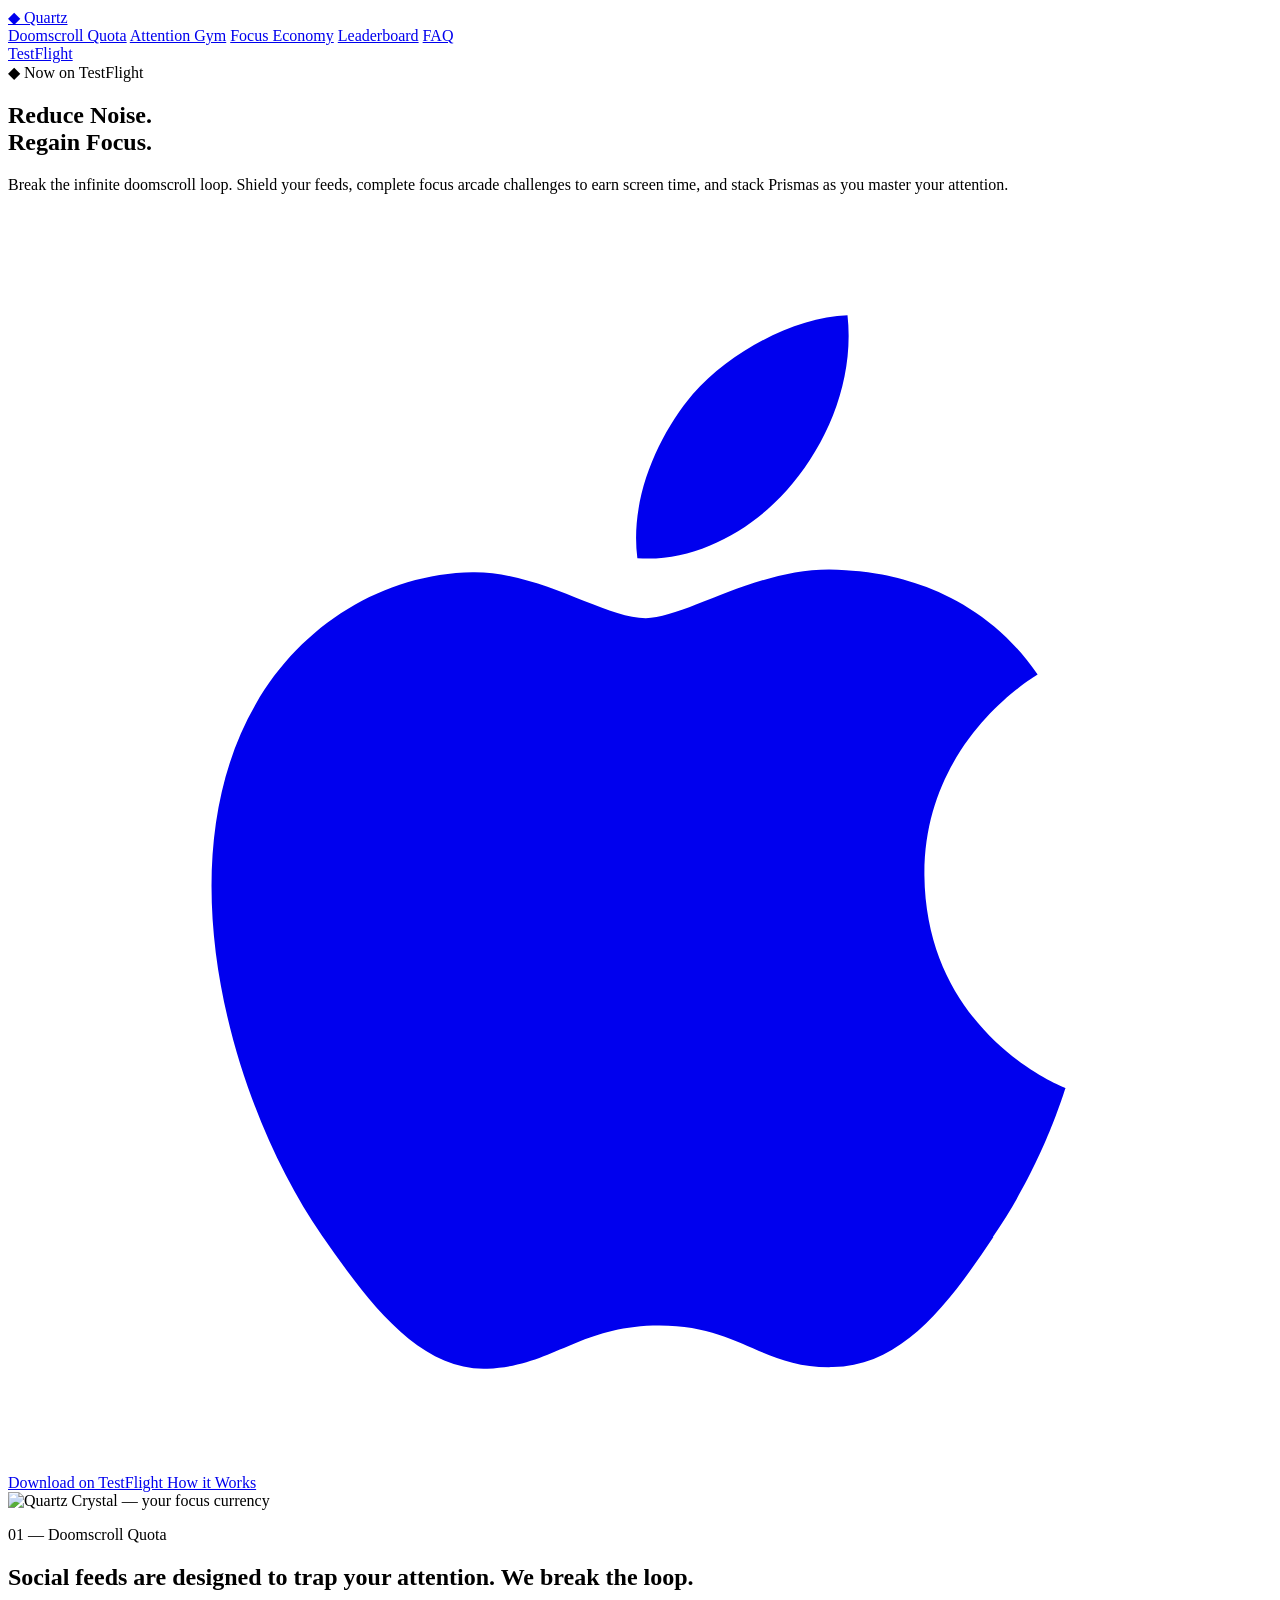
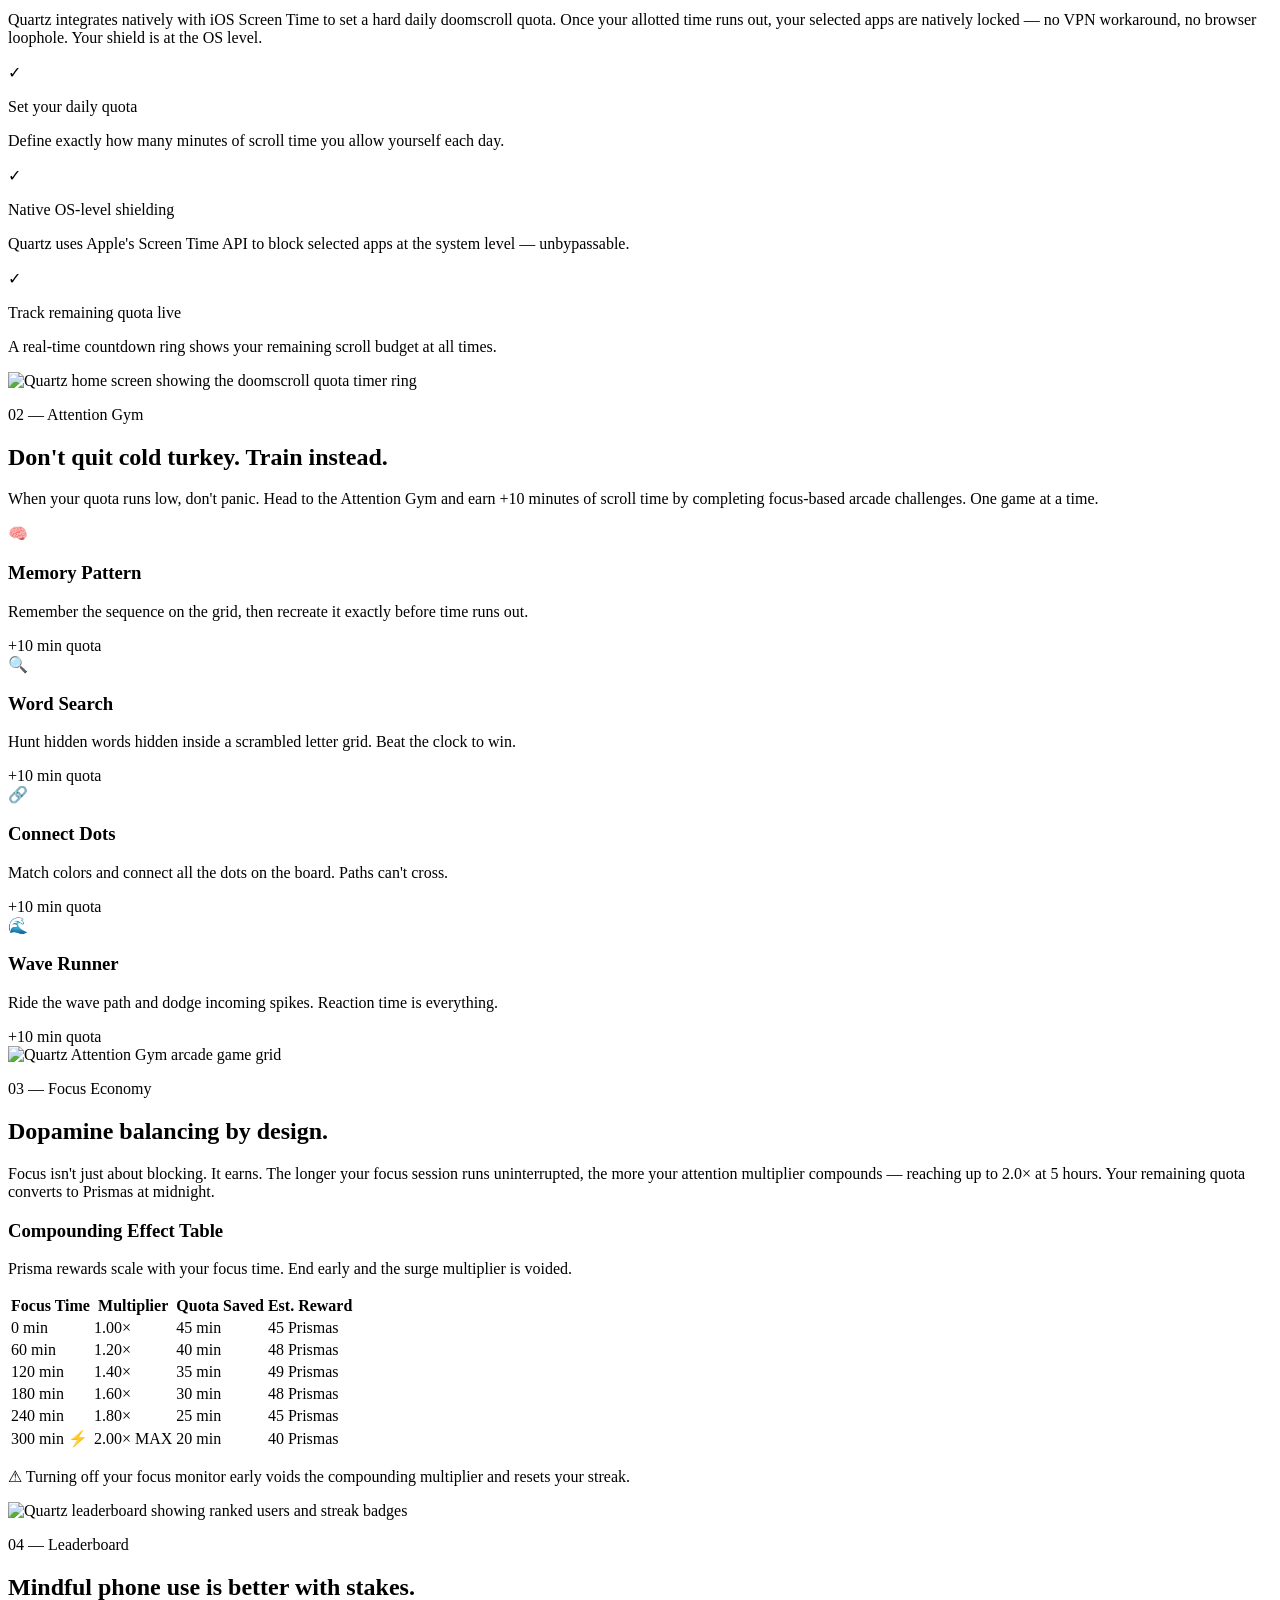
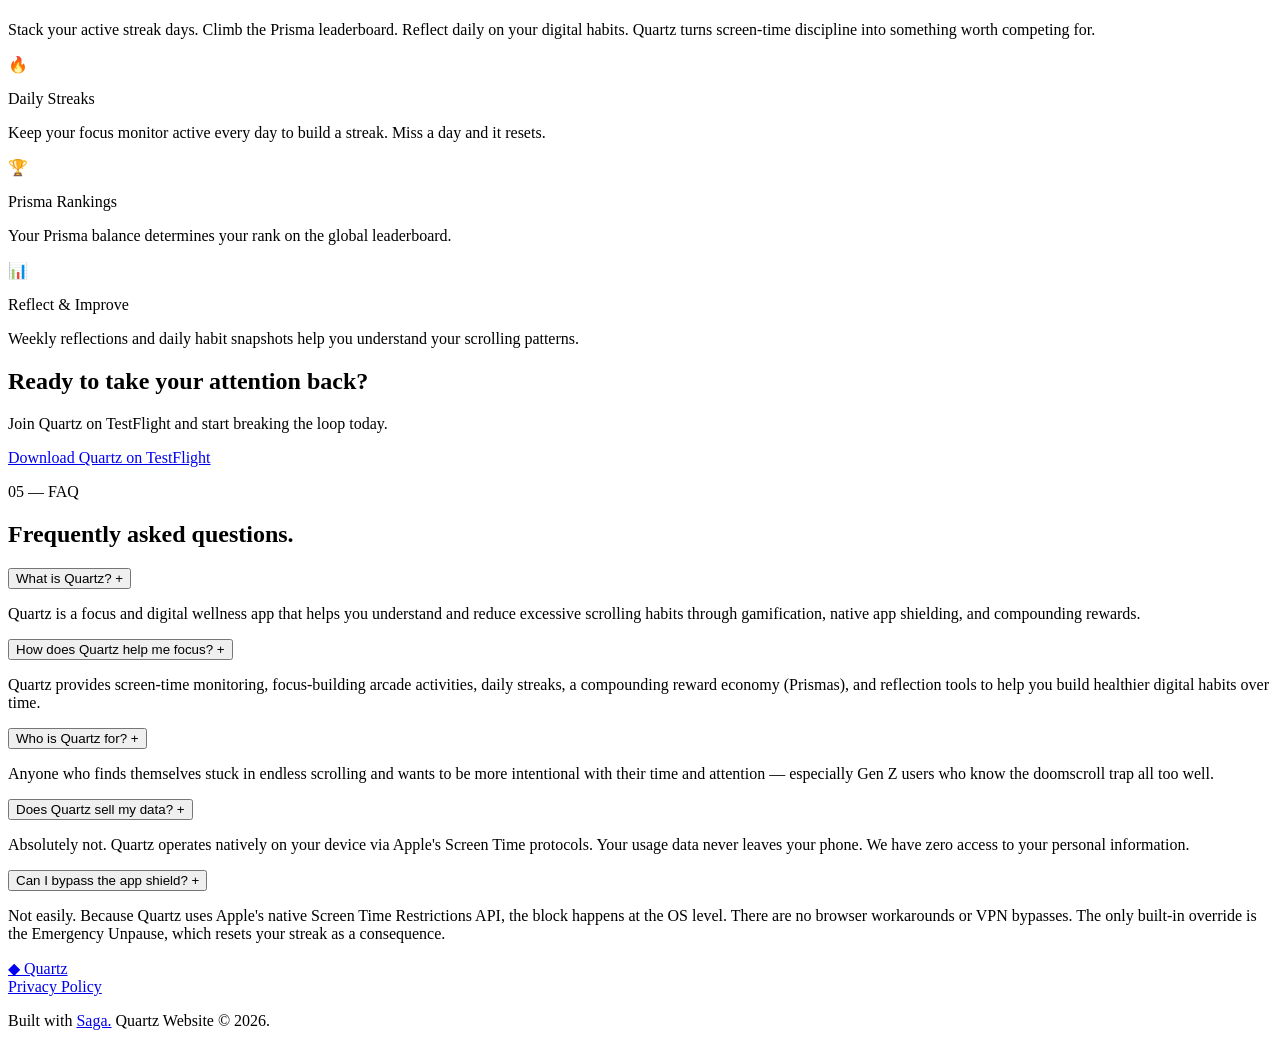
==== docs/index.html @ 95d3a598 "do deployment" ====
<html lang="en-US">
	<head>
		<meta charset="utf-8"/>
		<meta content="width=device-width, initial-scale=1" name="viewport"/>
		<meta content="Quartz is a gamified screen-time manager and digital wellness sanctuary that helps you break the infinite scrolling loop." name="description"/>
		<title>
			Reduce Noise. Regain Focus. — Quartz
		</title>
		<link href="https://fonts.googleapis.com" rel="preconnect"/>
		<link crossorigin="true" href="https://fonts.gstatic.com" rel="preconnect"/>
		<link href="https://fonts.googleapis.com/css2?family=Inter:wght@400;500;600&family=Outfit:wght@600;700;800&display=swap" rel="stylesheet"/>
		<link href="/static/style-21444156.css" rel="stylesheet"/>
	</head>
	<body>
		<header class="site-header">
			<nav class="site-nav">
				<a class="site-title" href="/"><span class="text-neon-purple mr-1">◆</span>
					<span>Quartz</span></a>
				<div class="nav-links hidden md:flex">
					<a href="/#quota">Doomscroll Quota</a>
					<a href="/#gym">Attention Gym</a>
					<a href="/#economy">Focus Economy</a>
					<a href="/#rank">Leaderboard</a>
					<a href="/#faq">FAQ</a>
				</div>
				<div>
					<a class="inline-flex items-center justify-center rounded-full bg-neon-purple/20 border border-neon-purple/30 px-4 py-1.5 text-xs font-semibold text-white no-underline hover:bg-neon-purple/40 transition-colors" href="https://testflight.apple.com/join/G8ufCuTB">TestFlight</a>
				</div>
			</nav>
		</header>
		<main>
			<section class="relative overflow-hidden min-h-screen flex items-center">
				<div class="bg-orb w-[600px] h-[600px] -top-40 -right-40 bg-neon-purple">
				</div>
				<div class="bg-orb w-[400px] h-[400px] top-1/2 -left-20 bg-neon-blue">
				</div>
				<div class="container-custom relative z-10 flex flex-col items-center text-center gap-10 md:flex-row md:text-left md:gap-16">
					<div class="flex-1 flex flex-col gap-6">
						<div class="inline-flex items-center self-center md:self-start gap-2 rounded-full border border-neon-purple/30 bg-neon-purple/10 px-4 py-1.5 text-xs font-semibold text-neon-purple">
							<span>◆</span>
							<span>Now on TestFlight</span>
						</div>
						<h1 class="font-display text-5xl font-extrabold leading-tight tracking-tight md:text-7xl">
							<span class="gradient-text-purple-blue">Reduce Noise.</span>
							<br>
							Regain Focus.
						</h1>
						<p class="max-w-lg text-lg text-muted leading-relaxed">
							Break the infinite doomscroll loop. Shield your feeds, complete focus arcade challenges to earn screen time, and stack Prismas as you master your attention.
						</p>
						<div class="flex flex-col sm:flex-row items-center self-center md:self-start gap-4 mt-2">
							<a class="glowing-btn gap-2" href="https://testflight.apple.com/join/G8ufCuTB">
  <svg class="w-4 h-4 inline mr-1" fill="currentColor" viewBox="0 0 24 24" xmlns="http://www.w3.org/2000/svg"><path d="M18.71 19.5c-.83 1.24-1.71 2.45-3.05 2.47-1.34.03-1.77-.79-3.29-.79-1.53 0-2 .77-3.27.82-1.31.05-2.3-1.32-3.14-2.53C4.25 17 2.94 12.45 4.7 9.39c.87-1.52 2.43-2.48 4.12-2.51 1.28-.02 2.5.87 3.29.87.78 0 2.26-1.07 3.8-.91.65.03 2.47.26 3.64 1.98-.09.06-2.17 1.28-2.15 3.81.03 3.02 2.65 4.03 2.68 4.04-.03.07-.42 1.44-1.38 2.83M13 3.5c.73-.83 1.94-1.46 2.94-1.5.13 1.17-.34 2.35-1.04 3.19-.69.85-1.83 1.51-2.95 1.42-.15-1.15.41-2.35 1.05-3.11z"/></svg>
  Download on TestFlight
</a>
							<a class="btn-secondary" href="#quota">How it Works</a>
						</div>
					</div>
					<div class="flex-shrink-0 flex items-center justify-center w-72 h-72 md:w-96 md:h-96">
						<img alt="Quartz Crystal — your focus currency" class="w-full h-full object-contain pulse-breathing drop-shadow-2xl" src="/static/assets/crystal.png"/>
					</div>
				</div>
			</section>
			<section class="relative py-20 md:py-32 bg-surface/30" id="quota">
				<div class="bg-orb w-[400px] h-[400px] -left-40 top-20 bg-neon-blue opacity-10">
				</div>
				<div class="container-custom relative z-10">
					<div class="flex flex-col md:flex-row items-center gap-12 md:gap-16">
						<div class="flex-1 order-2 md:order-1">
							<p class="text-xs font-bold tracking-widest text-neon-blue uppercase mb-3">
								01 — Doomscroll Quota
							</p>
							<h2 class="font-display text-3xl md:text-4xl font-bold mb-5">
								Social feeds are designed to 
								<span class="gradient-text-cyan-blue">trap your attention.</span>
								 We break the loop.
							</h2>
							<p class="text-muted text-base mb-6 leading-relaxed">
								Quartz integrates natively with iOS Screen Time to set a hard daily doomscroll quota. Once your allotted time runs out, your selected apps are natively locked — no VPN workaround, no browser loophole. Your shield is at the OS level.
							</p>
							<div class="flex flex-col gap-4">
								<div class="flex items-start gap-3">
									<span class="flex-shrink-0 w-8 h-8 rounded-full bg-neon-blue/20 border border-neon-blue/30 flex items-center justify-center text-neon-blue text-sm font-bold">✓</span>
									<div>
										<p class="text-ink font-semibold text-sm mb-0.5">
											Set your daily quota
										</p>
										<p class="text-muted text-sm">
											Define exactly how many minutes of scroll time you allow yourself each day.
										</p>
									</div>
								</div>
								<div class="flex items-start gap-3">
									<span class="flex-shrink-0 w-8 h-8 rounded-full bg-neon-purple/20 border border-neon-purple/30 flex items-center justify-center text-neon-purple text-sm font-bold">✓</span>
									<div>
										<p class="text-ink font-semibold text-sm mb-0.5">
											Native OS-level shielding
										</p>
										<p class="text-muted text-sm">
											Quartz uses Apple&apos;s Screen Time API to block selected apps at the system level — unbypassable.
										</p>
									</div>
								</div>
								<div class="flex items-start gap-3">
									<span class="flex-shrink-0 w-8 h-8 rounded-full bg-neon-green/20 border border-neon-green/30 flex items-center justify-center text-neon-green text-sm font-bold">✓</span>
									<div>
										<p class="text-ink font-semibold text-sm mb-0.5">
											Track remaining quota live
										</p>
										<p class="text-muted text-sm">
											A real-time countdown ring shows your remaining scroll budget at all times.
										</p>
									</div>
								</div>
							</div>
						</div>
						<div class="flex-1 order-1 md:order-2 flex justify-center">
							<div class="relative glass-card glow-blue p-2 max-w-xs w-full">
								<img alt="Quartz home screen showing the doomscroll quota timer ring" class="w-full rounded-xl" src="/static/assets/06_home page_play.png"/>
							</div>
						</div>
					</div>
				</div>
			</section>
			<section class="relative py-20 md:py-32" id="gym">
				<div class="bg-orb w-[500px] h-[500px] -right-40 bottom-20 bg-neon-magenta opacity-10">
				</div>
				<div class="container-custom relative z-10">
					<div class="text-center mb-14">
						<p class="text-xs font-bold tracking-widest text-neon-magenta uppercase mb-3">
							02 — Attention Gym
						</p>
						<h2 class="font-display text-3xl md:text-4xl font-bold mb-4">
							Don&apos;t quit cold turkey. 
							<span class="gradient-text-purple-blue">Train instead.</span>
						</h2>
						<p class="text-muted max-w-2xl mx-auto">
							When your quota runs low, don&apos;t panic. Head to the Attention Gym and earn +10 minutes of scroll time by completing focus-based arcade challenges. One game at a time.
						</p>
					</div>
					<div class="flex flex-col lg:flex-row gap-10 items-start">
						<div class="flex-1 grid grid-cols-2 gap-4">
							<div class="glass-card glow-magenta flex flex-col gap-3">
								<div class="w-10 h-10 rounded-full bg-neon-magenta/20 border border-neon-magenta/30 flex items-center justify-center text-lg">
									🧠
								</div>
								<h3 class="font-display text-base font-bold text-ink">
									Memory Pattern
								</h3>
								<p class="text-muted text-xs leading-relaxed">
									Remember the sequence on the grid, then recreate it exactly before time runs out.
								</p>
								<span class="mt-auto text-xs font-semibold text-neon-magenta">+10 min quota</span>
							</div>
							<div class="glass-card glow-green flex flex-col gap-3">
								<div class="w-10 h-10 rounded-full bg-neon-green/20 border border-neon-green/30 flex items-center justify-center text-lg">
									🔍
								</div>
								<h3 class="font-display text-base font-bold text-ink">
									Word Search
								</h3>
								<p class="text-muted text-xs leading-relaxed">
									Hunt hidden words hidden inside a scrambled letter grid. Beat the clock to win.
								</p>
								<span class="mt-auto text-xs font-semibold text-neon-green">+10 min quota</span>
							</div>
							<div class="glass-card glow-cyan flex flex-col gap-3">
								<div class="w-10 h-10 rounded-full bg-neon-cyan/20 border border-neon-cyan/30 flex items-center justify-center text-lg">
									🔗
								</div>
								<h3 class="font-display text-base font-bold text-ink">
									Connect Dots
								</h3>
								<p class="text-muted text-xs leading-relaxed">
									Match colors and connect all the dots on the board. Paths can&apos;t cross.
								</p>
								<span class="mt-auto text-xs font-semibold text-neon-cyan">+10 min quota</span>
							</div>
							<div class="glass-card glow-purple flex flex-col gap-3">
								<div class="w-10 h-10 rounded-full bg-neon-purple/20 border border-neon-purple/30 flex items-center justify-center text-lg">
									🌊
								</div>
								<h3 class="font-display text-base font-bold text-ink">
									Wave Runner
								</h3>
								<p class="text-muted text-xs leading-relaxed">
									Ride the wave path and dodge incoming spikes. Reaction time is everything.
								</p>
								<span class="mt-auto text-xs font-semibold text-neon-purple">+10 min quota</span>
							</div>
						</div>
						<div class="flex-1 max-w-sm mx-auto lg:mx-0 flex justify-center lg:justify-end">
							<div class="glass-card glow-purple p-2">
								<img alt="Quartz Attention Gym arcade game grid" class="w-full rounded-xl" src="/static/assets/07_game.png"/>
							</div>
						</div>
					</div>
				</div>
			</section>
			<section class="relative py-20 md:py-32 bg-surface/30" id="economy">
				<div class="bg-orb w-[400px] h-[400px] left-1/2 -translate-x-1/2 top-0 bg-neon-purple opacity-10">
				</div>
				<div class="container-custom relative z-10">
					<div class="text-center mb-14">
						<p class="text-xs font-bold tracking-widest text-neon-purple uppercase mb-3">
							03 — Focus Economy
						</p>
						<h2 class="font-display text-3xl md:text-4xl font-bold mb-4">
							Dopamine balancing 
							<span class="gradient-text-purple-blue">by design.</span>
						</h2>
						<p class="text-muted max-w-xl mx-auto">
							Focus isn&apos;t just about blocking. It earns. The longer your focus session runs uninterrupted, the more your attention multiplier compounds — reaching up to 2.0× at 5 hours. Your remaining quota converts to Prismas at midnight.
						</p>
					</div>
					<div class="glass-card glow-purple max-w-2xl mx-auto">
						<div class="mb-6">
							<h3 class="font-display text-lg font-bold text-ink mb-1">
								Compounding Effect Table
							</h3>
							<p class="text-muted text-sm">
								Prisma rewards scale with your focus time. End early and the surge multiplier is voided.
							</p>
						</div>
						<div class="overflow-x-auto">
							<table class="economy-table">
								<thead>
									<tr>
										<th>
											Focus Time
										</th>
										<th>
											Multiplier
										</th>
										<th>
											Quota Saved
										</th>
										<th>
											Est. Reward
										</th>
									</tr>
								</thead>
								<tbody>
									<tr>
										<td>
											0 min
										</td>
										<td>
											<span class="text-muted">1.00×</span>
										</td>
										<td>
											45 min
										</td>
										<td>
											<span class="text-neon-green font-bold">45 Prismas</span>
										</td>
									</tr>
									<tr>
										<td>
											60 min
										</td>
										<td>
											<span class="text-neon-cyan">1.20×</span>
										</td>
										<td>
											40 min
										</td>
										<td>
											<span class="text-neon-green font-bold">48 Prismas</span>
										</td>
									</tr>
									<tr>
										<td>
											120 min
										</td>
										<td>
											<span class="text-neon-blue">1.40×</span>
										</td>
										<td>
											35 min
										</td>
										<td>
											<span class="text-neon-green font-bold">49 Prismas</span>
										</td>
									</tr>
									<tr>
										<td>
											180 min
										</td>
										<td>
											<span class="text-neon-purple">1.60×</span>
										</td>
										<td>
											30 min
										</td>
										<td>
											<span class="text-neon-green font-bold">48 Prismas</span>
										</td>
									</tr>
									<tr>
										<td>
											240 min
										</td>
										<td>
											<span class="text-neon-magenta">1.80×</span>
										</td>
										<td>
											25 min
										</td>
										<td>
											<span class="text-neon-green font-bold">45 Prismas</span>
										</td>
									</tr>
									<tr>
										<td>
											300 min ⚡
										</td>
										<td>
											<span class="gradient-text-purple-blue font-extrabold">2.00× MAX</span>
										</td>
										<td>
											20 min
										</td>
										<td>
											<span class="text-neon-green font-extrabold text-base">40 Prismas</span>
										</td>
									</tr>
								</tbody>
							</table>
						</div>
						<p class="mt-4 text-xs text-muted italic">
							⚠︎ Turning off your focus monitor early voids the compounding multiplier and resets your streak.
						</p>
					</div>
				</div>
			</section>
			<section class="relative py-20 md:py-32" id="rank">
				<div class="bg-orb w-[400px] h-[400px] -right-20 top-0 bg-neon-green opacity-10">
				</div>
				<div class="container-custom relative z-10">
					<div class="flex flex-col md:flex-row items-center gap-12 md:gap-16">
						<div class="flex-1 flex justify-center md:justify-start">
							<div class="glass-card glow-green p-2 max-w-xs w-full">
								<img alt="Quartz leaderboard showing ranked users and streak badges" class="w-full rounded-xl" src="/static/assets/08_rank.png"/>
							</div>
						</div>
						<div class="flex-1">
							<p class="text-xs font-bold tracking-widest text-neon-green uppercase mb-3">
								04 — Leaderboard
							</p>
							<h2 class="font-display text-3xl md:text-4xl font-bold mb-5">
								Mindful phone use is better 
								<span class="text-neon-green">with stakes.</span>
							</h2>
							<p class="text-muted text-base mb-6 leading-relaxed">
								Stack your active streak days. Climb the Prisma leaderboard. Reflect daily on your digital habits. Quartz turns screen-time discipline into something worth competing for.
							</p>
							<div class="flex flex-col gap-4">
								<div class="flex items-start gap-3">
									<span class="flex-shrink-0 text-xl">🔥</span>
									<div>
										<p class="text-ink font-semibold text-sm mb-0.5">
											Daily Streaks
										</p>
										<p class="text-muted text-sm">
											Keep your focus monitor active every day to build a streak. Miss a day and it resets.
										</p>
									</div>
								</div>
								<div class="flex items-start gap-3">
									<span class="flex-shrink-0 text-xl">🏆</span>
									<div>
										<p class="text-ink font-semibold text-sm mb-0.5">
											Prisma Rankings
										</p>
										<p class="text-muted text-sm">
											Your Prisma balance determines your rank on the global leaderboard.
										</p>
									</div>
								</div>
								<div class="flex items-start gap-3">
									<span class="flex-shrink-0 text-xl">📊</span>
									<div>
										<p class="text-ink font-semibold text-sm mb-0.5">
											Reflect &amp; Improve
										</p>
										<p class="text-muted text-sm">
											Weekly reflections and daily habit snapshots help you understand your scrolling patterns.
										</p>
									</div>
								</div>
							</div>
						</div>
					</div>
				</div>
			</section>
			<section class="relative py-20 md:py-28 overflow-hidden">
				<div class="bg-orb w-full h-full top-0 left-0 opacity-5 bg-gradient-to-br from-neon-purple to-neon-blue">
				</div>
				<div class="container-custom relative z-10 flex flex-col items-center text-center gap-6">
					<h2 class="font-display text-3xl md:text-5xl font-extrabold tracking-tight">
						Ready to take your 
						<span class="gradient-text-purple-blue">attention back?</span>
					</h2>
					<p class="text-muted max-w-md text-lg">
						Join Quartz on TestFlight and start breaking the loop today.
					</p>
					<a class="glowing-btn text-base px-10 py-4" href="https://testflight.apple.com/join/G8ufCuTB">Download Quartz on TestFlight</a>
				</div>
			</section>
			<section class="relative py-20 md:py-28 bg-surface/30" id="faq">
				<div class="container-custom relative z-10 max-w-3xl mx-auto">
					<div class="text-center mb-14">
						<p class="text-xs font-bold tracking-widest text-neon-purple uppercase mb-3">
							05 — FAQ
						</p>
						<h2 class="font-display text-3xl md:text-4xl font-bold">
							Frequently asked questions.
						</h2>
					</div>
					<div class="glass-card divide-y divide-line">
						<div class="faq-item">
							<button class="faq-question w-full text-left py-1 border-none bg-transparent cursor-pointer" id="faq-1-btn">
								What is Quartz?
								<span class="text-muted">+</span>
							</button>
							<p class="faq-answer">
								Quartz is a focus and digital wellness app that helps you understand and reduce excessive scrolling habits through gamification, native app shielding, and compounding rewards.
							</p>
						</div>
						<div class="faq-item">
							<button class="faq-question w-full text-left py-1 border-none bg-transparent cursor-pointer" id="faq-2-btn">
								How does Quartz help me focus?
								<span class="text-muted">+</span>
							</button>
							<p class="faq-answer">
								Quartz provides screen-time monitoring, focus-building arcade activities, daily streaks, a compounding reward economy (Prismas), and reflection tools to help you build healthier digital habits over time.
							</p>
						</div>
						<div class="faq-item">
							<button class="faq-question w-full text-left py-1 border-none bg-transparent cursor-pointer" id="faq-3-btn">
								Who is Quartz for?
								<span class="text-muted">+</span>
							</button>
							<p class="faq-answer">
								Anyone who finds themselves stuck in endless scrolling and wants to be more intentional with their time and attention — especially Gen Z users who know the doomscroll trap all too well.
							</p>
						</div>
						<div class="faq-item">
							<button class="faq-question w-full text-left py-1 border-none bg-transparent cursor-pointer" id="faq-4-btn">
								Does Quartz sell my data?
								<span class="text-muted">+</span>
							</button>
							<p class="faq-answer">
								Absolutely not. Quartz operates natively on your device via Apple&apos;s Screen Time protocols. Your usage data never leaves your phone. We have zero access to your personal information.
							</p>
						</div>
						<div class="faq-item">
							<button class="faq-question w-full text-left py-1 border-none bg-transparent cursor-pointer" id="faq-5-btn">
								Can I bypass the app shield?
								<span class="text-muted">+</span>
							</button>
							<p class="faq-answer">
								Not easily. Because Quartz uses Apple&apos;s native Screen Time Restrictions API, the block happens at the OS level. There are no browser workarounds or VPN bypasses. The only built-in override is the Emergency Unpause, which resets your streak as a consequence.
							</p>
						</div>
					</div>
				</div>
			</section>
			<script>
document.querySelectorAll('.faq-question').forEach(function(btn) {
  btn.addEventListener('click', function() {
    var item = this.closest('.faq-item');
    var wasActive = item.classList.contains('active');
    document.querySelectorAll('.faq-item').forEach(function(el) {
      el.classList.remove('active');
      var arrow = el.querySelector('.faq-question span');
      if (arrow) arrow.textContent = '+';
    });
    if (!wasActive) {
      item.classList.add('active');
      var arrow = this.querySelector('span');
      if (arrow) arrow.textContent = '−';
    }
  });
});
</script>
		</main>
		<footer>
			<nav class="footer-nav">
				<a class="flex items-center gap-1 font-bold text-ink no-underline hover:text-white" href="/"><span class="text-neon-purple">◆</span>
					<span>Quartz</span></a>
				<div class="nav-links">
					<a href="/privacy-policy">Privacy Policy</a>
				</div>
			</nav>
			<p>
				Built with 
				<a href="https://github.com/loopwerk/Saga">Saga.</a>
				 Quartz Website © 2026.
			</p>
		</footer>
	</body>
</html>
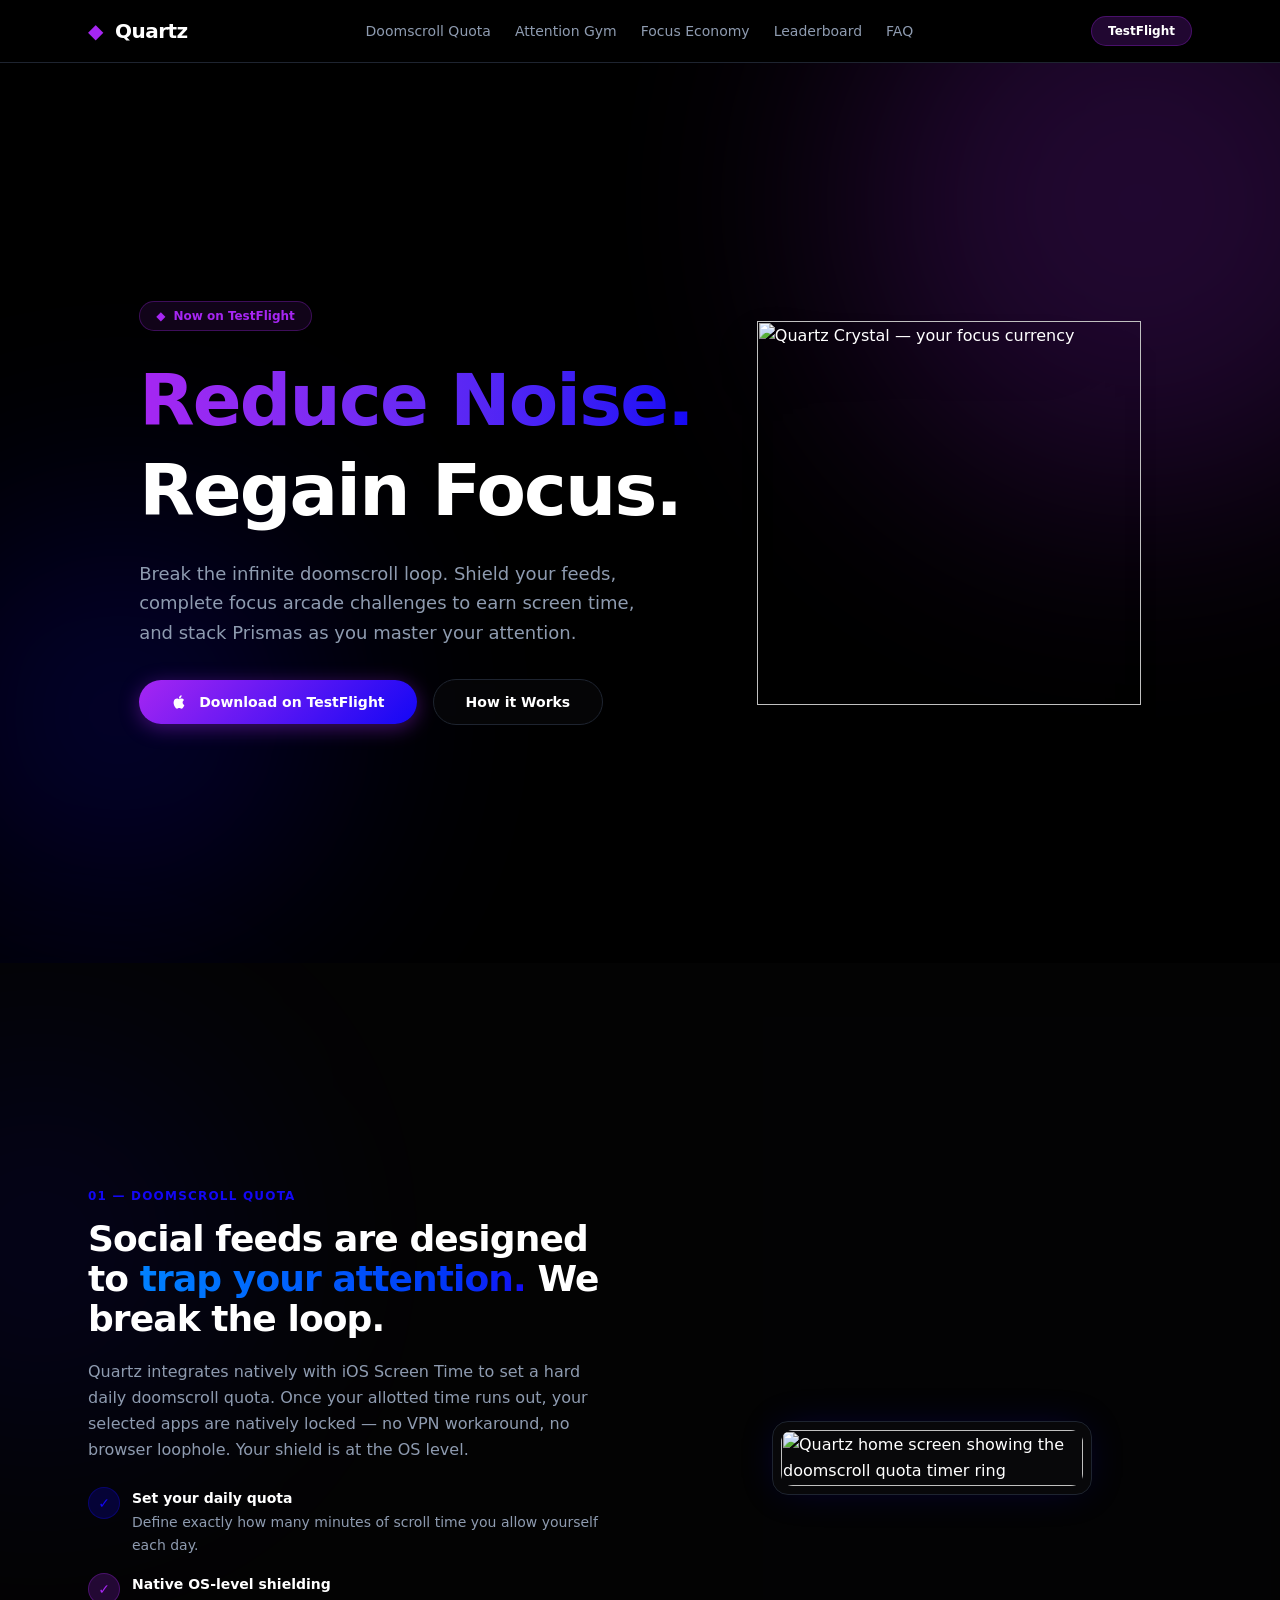
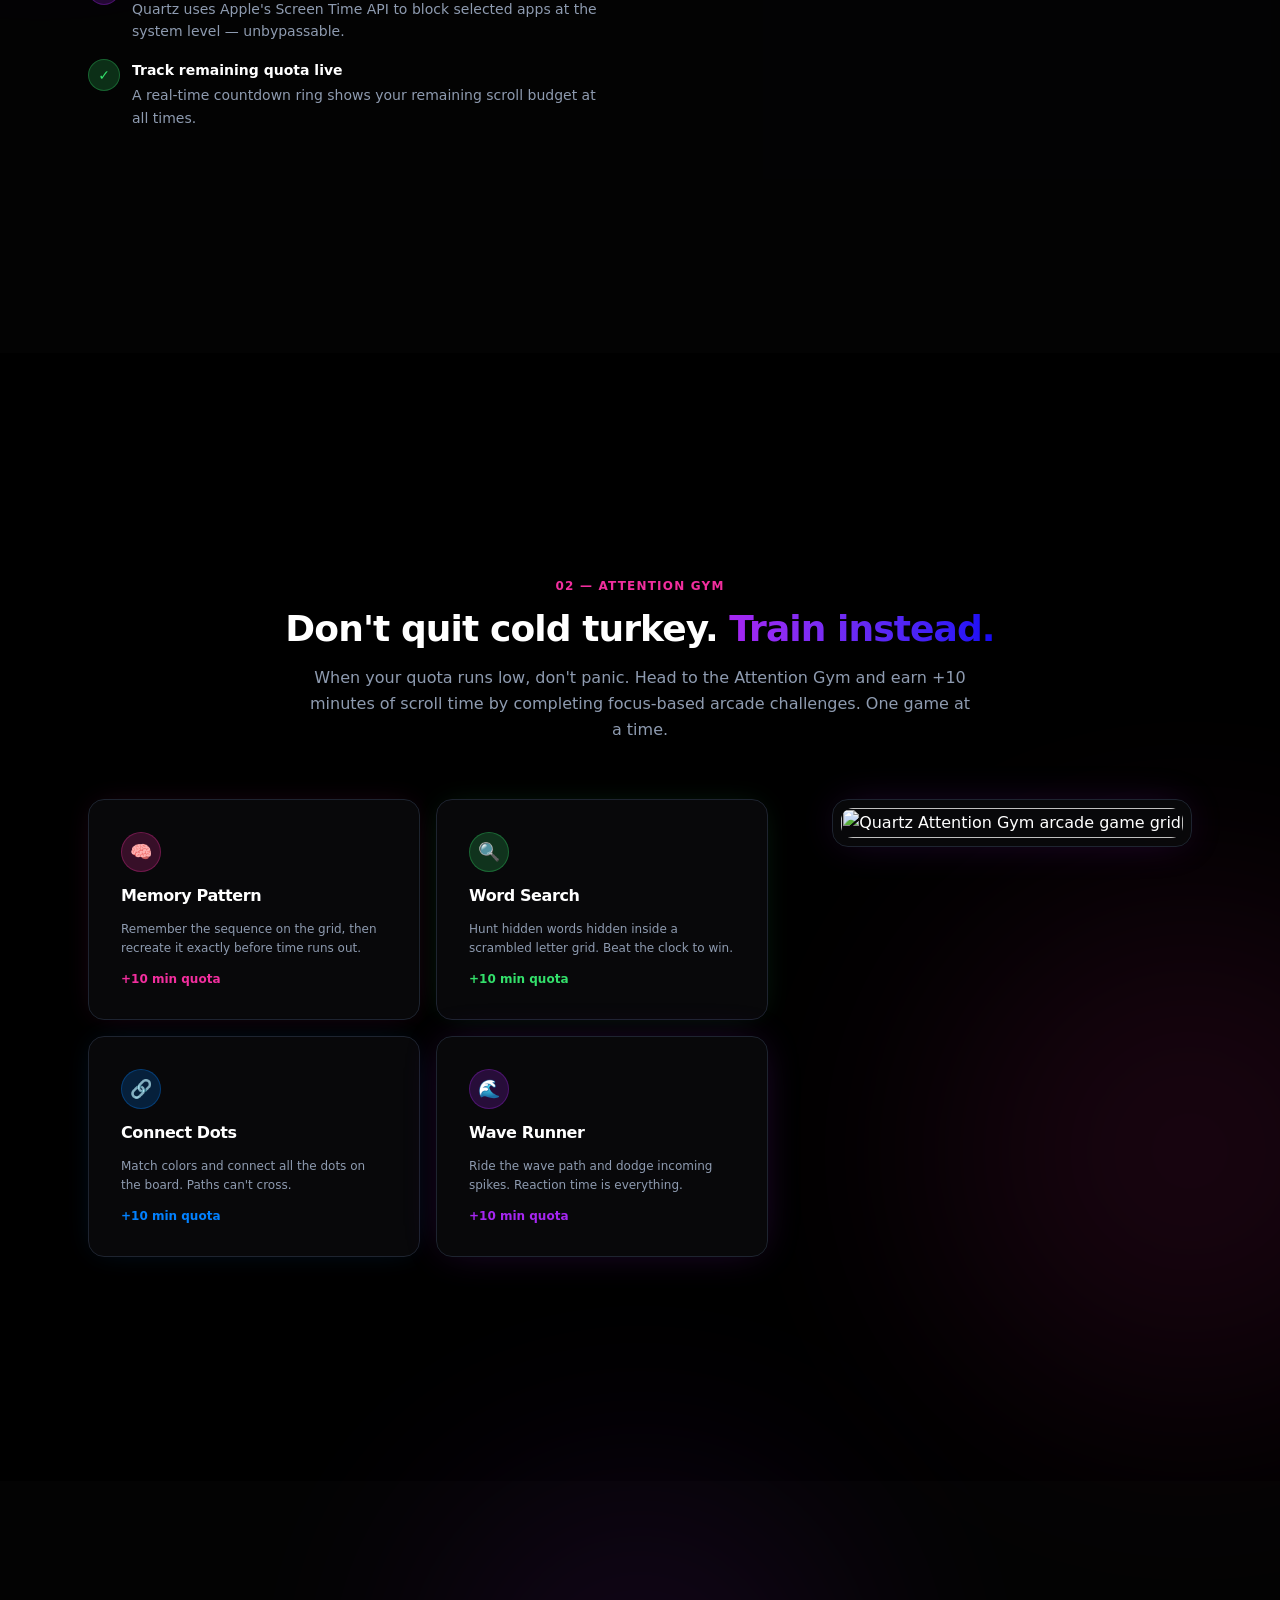
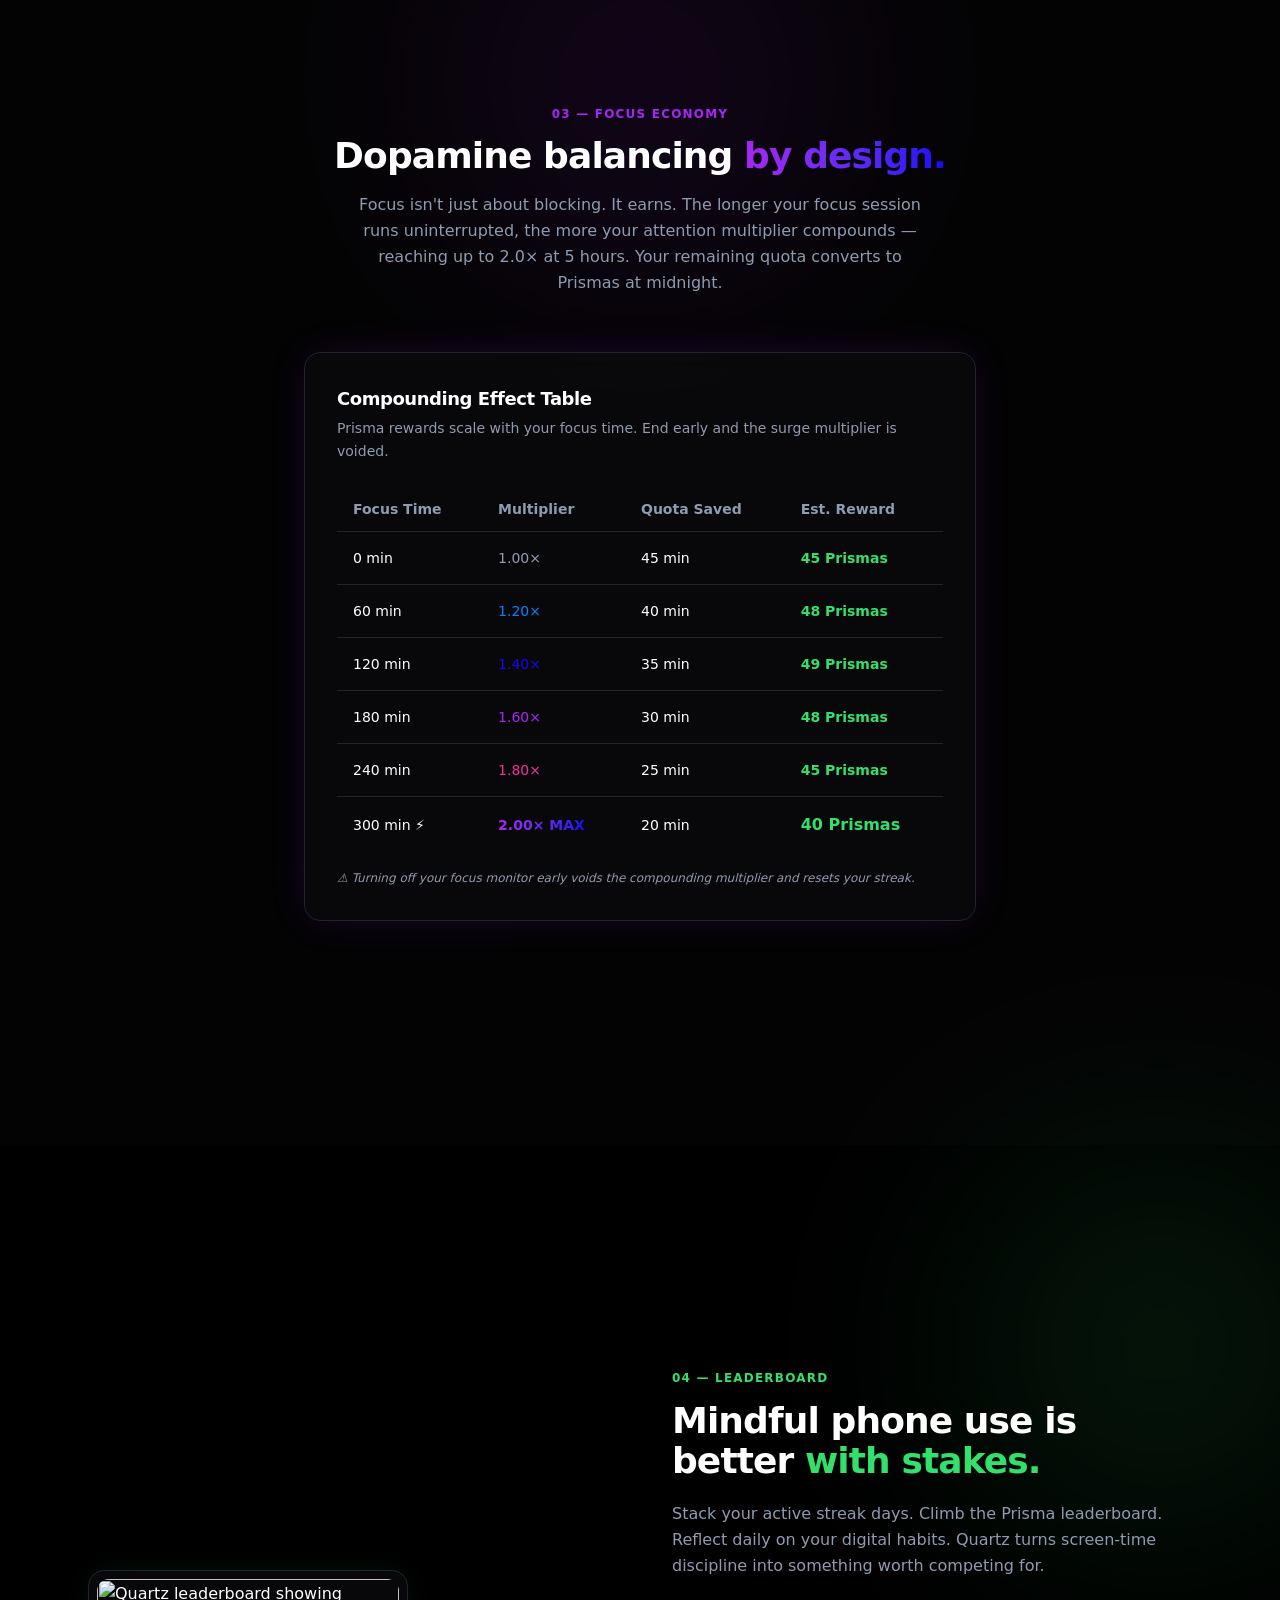
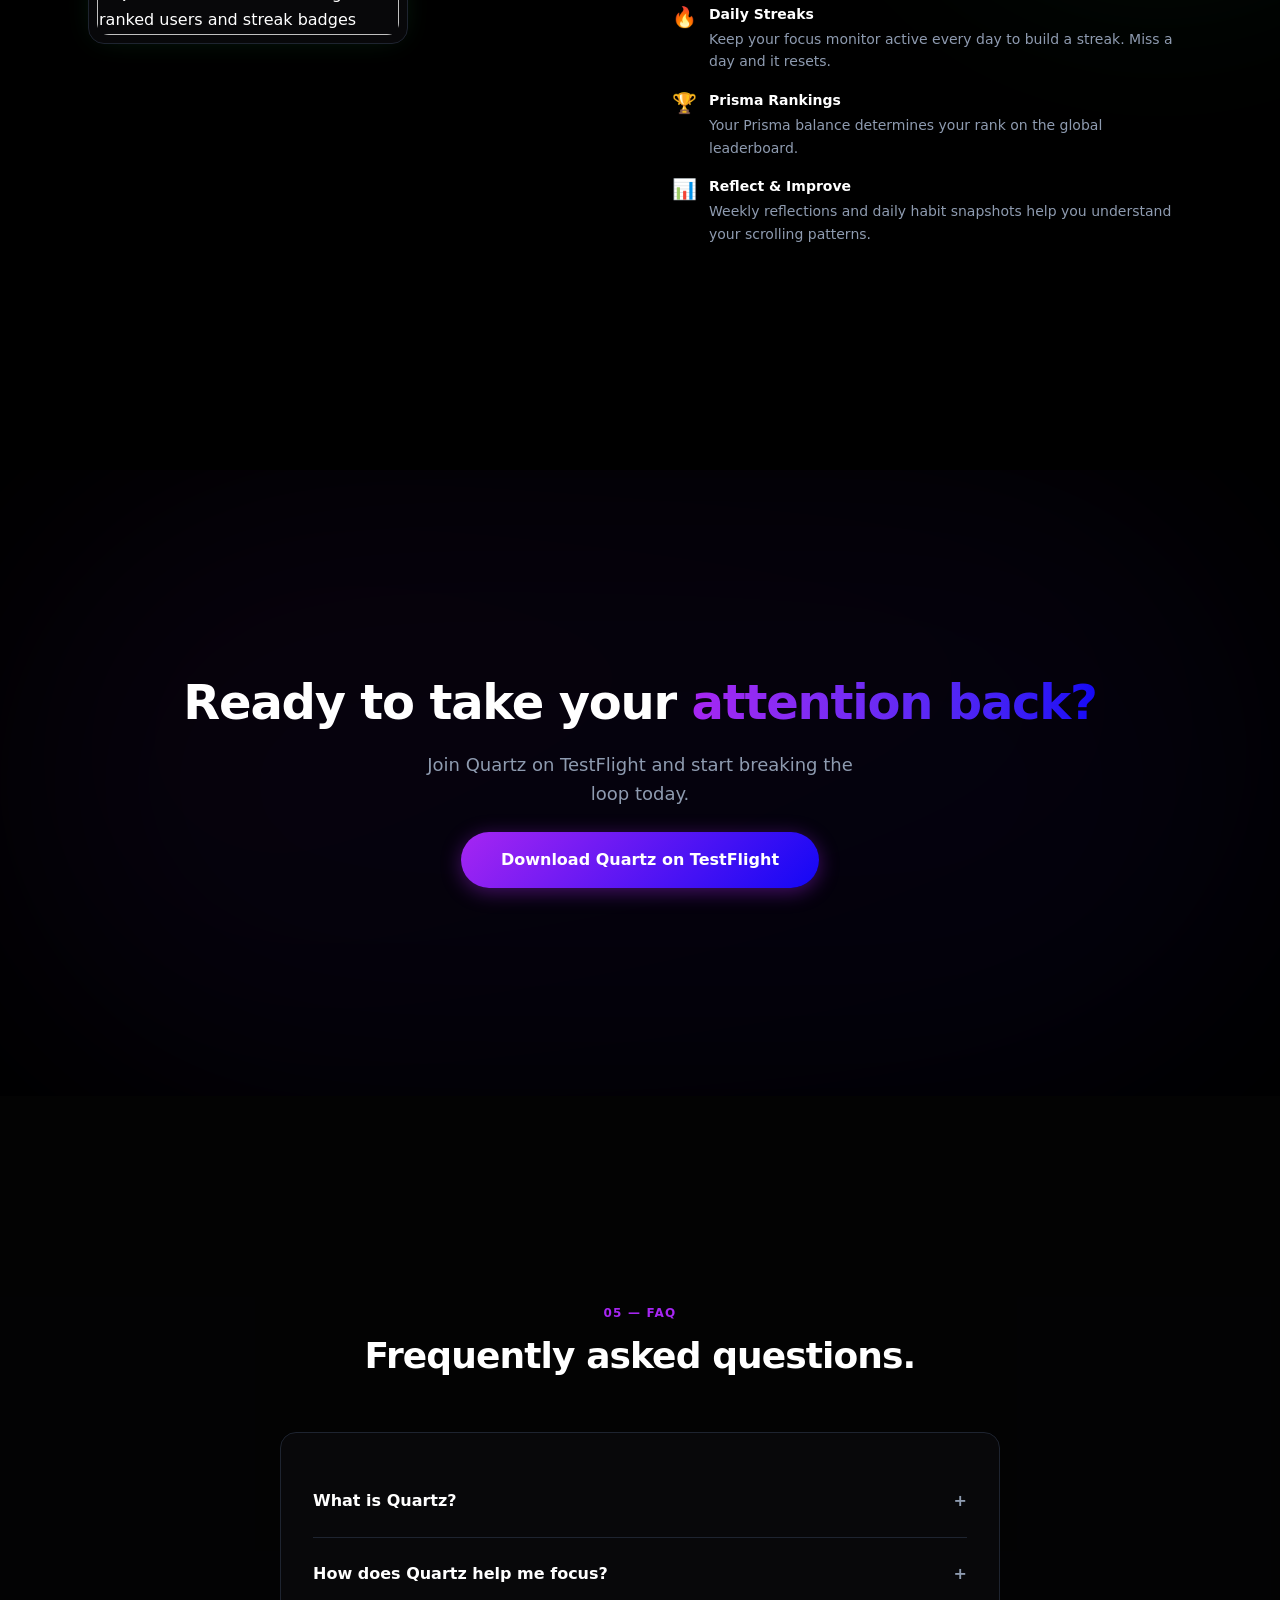
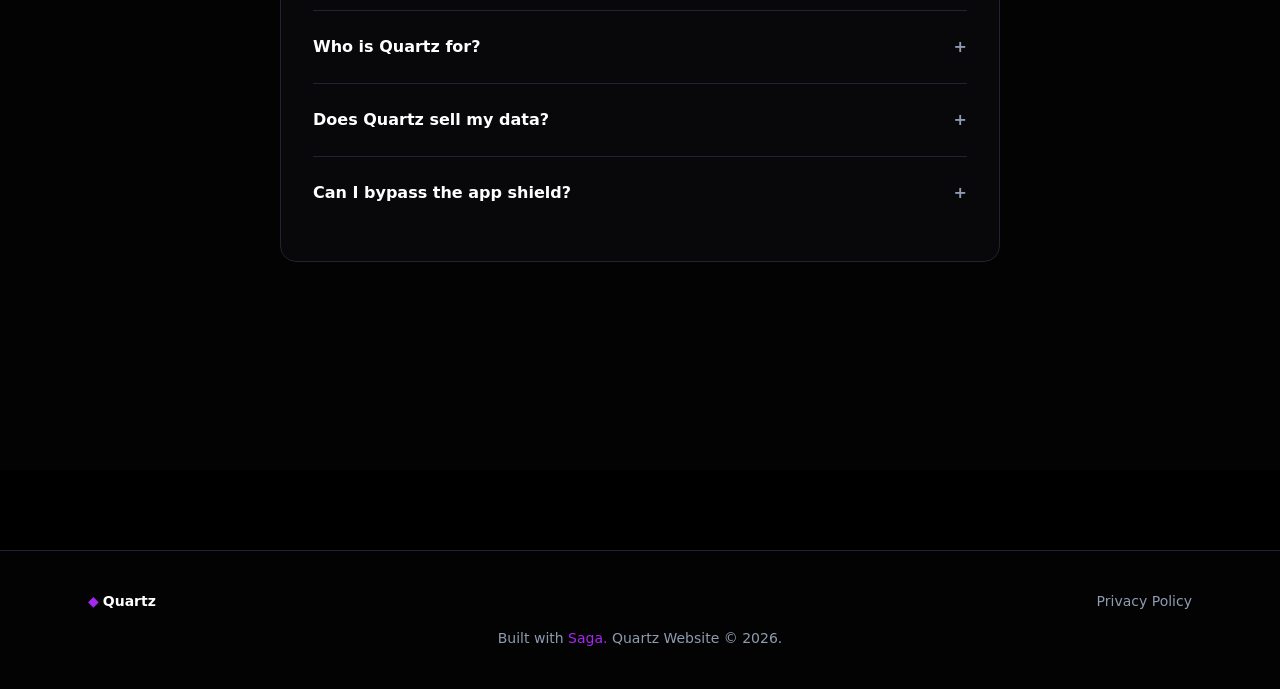
==== commit d7729033: "do correctly" ====
--- a/docs/index.html
+++ b/docs/index.html
@@ -9,7 +9,7 @@
 		<link href="https://fonts.googleapis.com" rel="preconnect"/>
 		<link crossorigin="true" href="https://fonts.gstatic.com" rel="preconnect"/>
 		<link href="https://fonts.googleapis.com/css2?family=Inter:wght@400;500;600&family=Outfit:wght@600;700;800&display=swap" rel="stylesheet"/>
-		<link href="/static/style-21444156.css" rel="stylesheet"/>
+		<link href="./static/style.css" rel="stylesheet"/>
 	</head>
 	<body>
 		<header class="site-header">
--- a/docs/static/style.css
+++ b/docs/static/style.css
@@ -0,0 +1,2 @@
+/*! tailwindcss v4.2.1 | MIT License | https://tailwindcss.com */
+@layer properties{@supports (((-webkit-hyphens:none)) and (not (margin-trim:inline))) or ((-moz-orient:inline) and (not (color:rgb(from red r g b)))){*,:before,:after,::backdrop{--tw-translate-x:0;--tw-translate-y:0;--tw-translate-z:0;--tw-rotate-x:initial;--tw-rotate-y:initial;--tw-rotate-z:initial;--tw-skew-x:initial;--tw-skew-y:initial;--tw-divide-y-reverse:0;--tw-border-style:solid;--tw-gradient-position:initial;--tw-gradient-from:#0000;--tw-gradient-via:#0000;--tw-gradient-to:#0000;--tw-gradient-stops:initial;--tw-gradient-via-stops:initial;--tw-gradient-from-position:0%;--tw-gradient-via-position:50%;--tw-gradient-to-position:100%;--tw-leading:initial;--tw-font-weight:initial;--tw-tracking:initial;--tw-shadow:0 0 #0000;--tw-shadow-color:initial;--tw-shadow-alpha:100%;--tw-inset-shadow:0 0 #0000;--tw-inset-shadow-color:initial;--tw-inset-shadow-alpha:100%;--tw-ring-color:initial;--tw-ring-shadow:0 0 #0000;--tw-inset-ring-color:initial;--tw-inset-ring-shadow:0 0 #0000;--tw-ring-inset:initial;--tw-ring-offset-width:0px;--tw-ring-offset-color:#fff;--tw-ring-offset-shadow:0 0 #0000;--tw-blur:initial;--tw-brightness:initial;--tw-contrast:initial;--tw-grayscale:initial;--tw-hue-rotate:initial;--tw-invert:initial;--tw-opacity:initial;--tw-saturate:initial;--tw-sepia:initial;--tw-drop-shadow:initial;--tw-drop-shadow-color:initial;--tw-drop-shadow-alpha:100%;--tw-drop-shadow-size:initial;--tw-backdrop-blur:initial;--tw-backdrop-brightness:initial;--tw-backdrop-contrast:initial;--tw-backdrop-grayscale:initial;--tw-backdrop-hue-rotate:initial;--tw-backdrop-invert:initial;--tw-backdrop-opacity:initial;--tw-backdrop-saturate:initial;--tw-backdrop-sepia:initial;--tw-duration:initial}}}@layer theme{:root,:host{--font-sans:"Inter", ui-sans-serif, system-ui, -apple-system, BlinkMacSystemFont, sans-serif;--font-mono:ui-monospace, SFMono-Regular, Menlo, Monaco, Consolas, "Liberation Mono", "Courier New", monospace;--color-white:#fff;--spacing:.25rem;--container-xs:20rem;--container-sm:24rem;--container-md:28rem;--container-lg:32rem;--container-xl:36rem;--container-2xl:42rem;--container-3xl:48rem;--container-6xl:72rem;--text-xs:.75rem;--text-xs--line-height:calc(1 / .75);--text-sm:.875rem;--text-sm--line-height:calc(1.25 / .875);--text-base:1rem;--text-base--line-height:calc(1.5 / 1);--text-lg:1.125rem;--text-lg--line-height:calc(1.75 / 1.125);--text-xl:1.25rem;--text-xl--line-height:calc(1.75 / 1.25);--text-2xl:1.5rem;--text-2xl--line-height:calc(2 / 1.5);--text-3xl:1.875rem;--text-3xl--line-height:calc(2.25 / 1.875);--text-4xl:2.25rem;--text-4xl--line-height:calc(2.5 / 2.25);--text-5xl:3rem;--text-5xl--line-height:1;--text-6xl:3.75rem;--text-6xl--line-height:1;--text-7xl:4.5rem;--text-7xl--line-height:1;--font-weight-medium:500;--font-weight-semibold:600;--font-weight-bold:700;--font-weight-extrabold:800;--tracking-tight:-.025em;--tracking-widest:.1em;--leading-tight:1.25;--leading-relaxed:1.625;--radius-lg:.5rem;--radius-xl:.75rem;--radius-2xl:1rem;--drop-shadow-2xl:0 25px 25px #00000026;--blur-sm:8px;--blur-md:12px;--default-transition-duration:.15s;--default-transition-timing-function:cubic-bezier(.4, 0, .2, 1);--default-font-family:var(--font-sans);--default-mono-font-family:var(--font-mono);--font-display:"Outfit", ui-sans-serif, system-ui, -apple-system, BlinkMacSystemFont, sans-serif;--color-ink:#fff;--color-muted:#8e9bb0;--color-surface:#0a0b0d;--color-panel:#000;--color-line:#1e2430;--color-neon-purple:#a626f2;--color-neon-blue:#1307f5;--color-neon-magenta:#f22e9e;--color-neon-green:#33e06b;--color-neon-cyan:#0281ff}}@layer base{*,:after,:before,::backdrop{box-sizing:border-box;border:0 solid;margin:0;padding:0}::file-selector-button{box-sizing:border-box;border:0 solid;margin:0;padding:0}html,:host{-webkit-text-size-adjust:100%;tab-size:4;line-height:1.5;font-family:var(--default-font-family,ui-sans-serif, system-ui, sans-serif, "Apple Color Emoji", "Segoe UI Emoji", "Segoe UI Symbol", "Noto Color Emoji");font-feature-settings:var(--default-font-feature-settings,normal);font-variation-settings:var(--default-font-variation-settings,normal);-webkit-tap-highlight-color:transparent}hr{height:0;color:inherit;border-top-width:1px}abbr:where([title]){-webkit-text-decoration:underline dotted;text-decoration:underline dotted}h1,h2,h3,h4,h5,h6{font-size:inherit;font-weight:inherit}a{color:inherit;-webkit-text-decoration:inherit;-webkit-text-decoration:inherit;-webkit-text-decoration:inherit;text-decoration:inherit}b,strong{font-weight:bolder}code,kbd,samp,pre{font-family:var(--default-mono-font-family,ui-monospace, SFMono-Regular, Menlo, Monaco, Consolas, "Liberation Mono", "Courier New", monospace);font-feature-settings:var(--default-mono-font-feature-settings,normal);font-variation-settings:var(--default-mono-font-variation-settings,normal);font-size:1em}small{font-size:80%}sub,sup{vertical-align:baseline;font-size:75%;line-height:0;position:relative}sub{bottom:-.25em}sup{top:-.5em}table{text-indent:0;border-color:inherit;border-collapse:collapse}:-moz-focusring{outline:auto}progress{vertical-align:baseline}summary{display:list-item}ol,ul,menu{list-style:none}img,svg,video,canvas,audio,iframe,embed,object{vertical-align:middle;display:block}img,video{max-width:100%;height:auto}button,input,select,optgroup,textarea{font:inherit;font-feature-settings:inherit;font-variation-settings:inherit;letter-spacing:inherit;color:inherit;opacity:1;background-color:#0000;border-radius:0}::file-selector-button{font:inherit;font-feature-settings:inherit;font-variation-settings:inherit;letter-spacing:inherit;color:inherit;opacity:1;background-color:#0000;border-radius:0}:where(select:is([multiple],[size])) optgroup{font-weight:bolder}:where(select:is([multiple],[size])) optgroup option{padding-inline-start:20px}::file-selector-button{margin-inline-end:4px}::placeholder{opacity:1}@supports (not ((-webkit-appearance:-apple-pay-button))) or (contain-intrinsic-size:1px){::placeholder{color:currentColor}@supports (color:color-mix(in lab, red, red)){::placeholder{color:color-mix(in oklab, currentcolor 50%, transparent)}}}textarea{resize:vertical}::-webkit-search-decoration{-webkit-appearance:none}::-webkit-date-and-time-value{min-height:1lh;text-align:inherit}::-webkit-datetime-edit{display:inline-flex}::-webkit-datetime-edit-fields-wrapper{padding:0}::-webkit-datetime-edit{padding-block:0}::-webkit-datetime-edit-year-field{padding-block:0}::-webkit-datetime-edit-month-field{padding-block:0}::-webkit-datetime-edit-day-field{padding-block:0}::-webkit-datetime-edit-hour-field{padding-block:0}::-webkit-datetime-edit-minute-field{padding-block:0}::-webkit-datetime-edit-second-field{padding-block:0}::-webkit-datetime-edit-millisecond-field{padding-block:0}::-webkit-datetime-edit-meridiem-field{padding-block:0}::-webkit-calendar-picker-indicator{line-height:1}:-moz-ui-invalid{box-shadow:none}button,input:where([type=button],[type=reset],[type=submit]){appearance:button}::file-selector-button{appearance:button}::-webkit-inner-spin-button{height:auto}::-webkit-outer-spin-button{height:auto}[hidden]:where(:not([hidden=until-found])){display:none!important}*{box-sizing:border-box}html{scroll-behavior:smooth}body{background-color:var(--color-panel);width:100%;min-height:100vh;font-family:var(--font-sans);--tw-leading:var(--leading-relaxed);line-height:var(--leading-relaxed);color:var(--color-ink);-webkit-font-smoothing:antialiased;-moz-osx-font-smoothing:grayscale;overflow-x:hidden}main{min-height:80vh}h1,h2,h3,h4,h5,h6{font-family:var(--font-display);--tw-tracking:var(--tracking-tight);letter-spacing:var(--tracking-tight);color:var(--color-ink)}h1{font-size:var(--text-4xl);line-height:var(--tw-leading,var(--text-4xl--line-height));--tw-font-weight:var(--font-weight-extrabold);font-weight:var(--font-weight-extrabold)}@media (min-width:48rem){h1{font-size:var(--text-6xl);line-height:var(--tw-leading,var(--text-6xl--line-height))}}h2{font-size:var(--text-2xl);line-height:var(--tw-leading,var(--text-2xl--line-height));--tw-font-weight:var(--font-weight-bold);font-weight:var(--font-weight-bold)}@media (min-width:48rem){h2{font-size:var(--text-3xl);line-height:var(--tw-leading,var(--text-3xl--line-height))}}p{--tw-leading:var(--leading-relaxed);line-height:var(--leading-relaxed);color:var(--color-muted)}a{color:var(--color-neon-purple);text-underline-offset:4px;transition-property:color,background-color,border-color,outline-color,text-decoration-color,fill,stroke,--tw-gradient-from,--tw-gradient-via,--tw-gradient-to;transition-timing-function:var(--tw-ease,var(--default-transition-timing-function));transition-duration:var(--tw-duration,var(--default-transition-duration))}@media (hover:hover){a:hover{color:var(--color-white);text-decoration-line:underline}}ol,ul{margin-bottom:calc(var(--spacing) * 4);padding-left:calc(var(--spacing) * 6);list-style-type:none}li{margin-bottom:calc(var(--spacing) * 1);color:var(--color-muted)}code{background-color:#1e243066;border-radius:.25rem}@supports (color:color-mix(in lab, red, red)){code{background-color:color-mix(in oklab, var(--color-line) 40%, transparent)}}code{padding-inline:calc(var(--spacing) * 1.5);padding-block:calc(var(--spacing) * .5);font-family:var(--font-mono);color:var(--color-ink);font-size:.9em}pre{margin-bottom:calc(var(--spacing) * 4);border-radius:var(--radius-lg);border-style:var(--tw-border-style);border-width:1px;border-color:var(--color-line);background-color:var(--color-surface);padding:calc(var(--spacing) * 4);color:var(--color-ink);overflow-x:auto}pre code{padding:calc(var(--spacing) * 0);color:inherit;background-color:#0000}::-webkit-scrollbar{width:8px;height:8px}::-webkit-scrollbar-track{background:#000}::-webkit-scrollbar-thumb{border:1px solid #1307f5/20;background:#1e2430;border-radius:4px}::-webkit-scrollbar-thumb:hover{background:#a626f2/30}}@layer components{.site-header{top:calc(var(--spacing) * 0);z-index:50;border-bottom-style:var(--tw-border-style);border-bottom-width:1px;border-color:var(--color-line);background-color:#000000bf;width:100%;position:sticky}@supports (color:color-mix(in lab, red, red)){.site-header{background-color:color-mix(in oklab, var(--color-panel) 75%, transparent)}}.site-header{padding-block:calc(var(--spacing) * 4);--tw-backdrop-blur:blur(var(--blur-md));-webkit-backdrop-filter:var(--tw-backdrop-blur,) var(--tw-backdrop-brightness,) var(--tw-backdrop-contrast,) var(--tw-backdrop-grayscale,) var(--tw-backdrop-hue-rotate,) var(--tw-backdrop-invert,) var(--tw-backdrop-opacity,) var(--tw-backdrop-saturate,) var(--tw-backdrop-sepia,);backdrop-filter:var(--tw-backdrop-blur,) var(--tw-backdrop-brightness,) var(--tw-backdrop-contrast,) var(--tw-backdrop-grayscale,) var(--tw-backdrop-hue-rotate,) var(--tw-backdrop-invert,) var(--tw-backdrop-opacity,) var(--tw-backdrop-saturate,) var(--tw-backdrop-sepia,);transition-property:all;transition-timing-function:var(--tw-ease,var(--default-transition-timing-function));transition-duration:var(--tw-duration,var(--default-transition-duration));--tw-duration:.3s;transition-duration:.3s}.site-nav,.footer-nav{max-width:var(--container-6xl);justify-content:space-between;align-items:center;gap:calc(var(--spacing) * 6);padding-inline:calc(var(--spacing) * 6);margin-inline:auto;display:flex}.site-title{align-items:center;gap:calc(var(--spacing) * 2);font-size:var(--text-xl);line-height:var(--tw-leading,var(--text-xl--line-height));--tw-font-weight:var(--font-weight-bold);font-weight:var(--font-weight-bold);--tw-tracking:var(--tracking-tight);letter-spacing:var(--tracking-tight);color:var(--color-ink);text-decoration-line:none;display:flex}@media (hover:hover){.site-title:hover{color:var(--color-white);text-decoration-line:none}}.nav-links{align-items:center;gap:calc(var(--spacing) * 6);display:flex}.nav-links a{font-size:var(--text-sm);line-height:var(--tw-leading,var(--text-sm--line-height));--tw-font-weight:var(--font-weight-medium);font-weight:var(--font-weight-medium);color:var(--color-muted);transition-property:color,background-color,border-color,outline-color,text-decoration-color,fill,stroke,--tw-gradient-from,--tw-gradient-via,--tw-gradient-to;transition-timing-function:var(--tw-ease,var(--default-transition-timing-function));transition-duration:var(--tw-duration,var(--default-transition-duration));text-decoration-line:none}@media (hover:hover){.nav-links a:hover{color:var(--color-white);text-decoration-line:none}}.container-custom{max-width:var(--container-6xl);padding-inline:calc(var(--spacing) * 6);padding-block:calc(var(--spacing) * 16);margin-inline:auto}@media (min-width:48rem){.container-custom{padding-block:calc(var(--spacing) * 24)}}.glass-card{border-radius:var(--radius-2xl);border-style:var(--tw-border-style);border-width:1px;border-color:var(--color-line);background-color:#0a0b0dcc;position:relative;overflow:hidden}@supports (color:color-mix(in lab, red, red)){.glass-card{background-color:color-mix(in oklab, var(--color-surface) 80%, transparent)}}.glass-card{padding:calc(var(--spacing) * 6);--tw-backdrop-blur:blur(var(--blur-md));-webkit-backdrop-filter:var(--tw-backdrop-blur,) var(--tw-backdrop-brightness,) var(--tw-backdrop-contrast,) var(--tw-backdrop-grayscale,) var(--tw-backdrop-hue-rotate,) var(--tw-backdrop-invert,) var(--tw-backdrop-opacity,) var(--tw-backdrop-saturate,) var(--tw-backdrop-sepia,);backdrop-filter:var(--tw-backdrop-blur,) var(--tw-backdrop-brightness,) var(--tw-backdrop-contrast,) var(--tw-backdrop-grayscale,) var(--tw-backdrop-hue-rotate,) var(--tw-backdrop-invert,) var(--tw-backdrop-opacity,) var(--tw-backdrop-saturate,) var(--tw-backdrop-sepia,);transition-property:all;transition-timing-function:var(--tw-ease,var(--default-transition-timing-function));transition-duration:var(--tw-duration,var(--default-transition-duration));--tw-duration:.3s;transition-duration:.3s}@media (min-width:48rem){.glass-card{padding:calc(var(--spacing) * 8)}}.glass-card:hover{border-color:#ffffff1a}@supports (color:color-mix(in lab, red, red)){.glass-card:hover{border-color:color-mix(in oklab, var(--color-white) 10%, transparent)}}.glow-purple{box-shadow:0 0 40px -10px #a626f240}.glow-purple:hover{box-shadow:0 0 50px -5px #a626f259}.glow-blue{box-shadow:0 0 40px -10px #1307f540}.glow-blue:hover{box-shadow:0 0 50px -5px #1307f559}.glow-magenta{box-shadow:0 0 30px -10px #f22e9e33}.glow-green{box-shadow:0 0 30px -10px #33e06b33}.glow-cyan{box-shadow:0 0 30px -10px #0281ff33}.bg-orb{pointer-events:none;opacity:.2;--tw-blur:blur(120px);filter:var(--tw-blur,) var(--tw-brightness,) var(--tw-contrast,) var(--tw-grayscale,) var(--tw-hue-rotate,) var(--tw-invert,) var(--tw-saturate,) var(--tw-sepia,) var(--tw-drop-shadow,);border-radius:3.40282e38px;position:absolute}.pulse-breathing{animation:4s ease-in-out infinite alternate breathing}@keyframes breathing{0%{opacity:.6;filter:drop-shadow(0 0 15px #a626f24d);transform:scale(.98)}to{opacity:1;filter:drop-shadow(0 0 35px #a626f299);transform:scale(1.02)}}.gradient-text-purple-blue{--tw-gradient-position:to right in oklab;background-image:linear-gradient(var(--tw-gradient-stops));--tw-gradient-from:var(--color-neon-purple);--tw-gradient-to:var(--color-neon-blue);--tw-gradient-stops:var(--tw-gradient-via-stops,var(--tw-gradient-position), var(--tw-gradient-from) var(--tw-gradient-from-position), var(--tw-gradient-to) var(--tw-gradient-to-position));color:#0000;-webkit-background-clip:text;background-clip:text}.gradient-text-cyan-blue{--tw-gradient-position:to right in oklab;background-image:linear-gradient(var(--tw-gradient-stops));--tw-gradient-from:var(--color-neon-cyan);--tw-gradient-to:var(--color-neon-blue);--tw-gradient-stops:var(--tw-gradient-via-stops,var(--tw-gradient-position), var(--tw-gradient-from) var(--tw-gradient-from-position), var(--tw-gradient-to) var(--tw-gradient-to-position));color:#0000;-webkit-background-clip:text;background-clip:text}.glowing-btn{padding-inline:calc(var(--spacing) * 8);padding-block:calc(var(--spacing) * 3);font-size:var(--text-sm);line-height:var(--tw-leading,var(--text-sm--line-height));--tw-font-weight:var(--font-weight-semibold);font-weight:var(--font-weight-semibold);color:var(--color-white);--tw-shadow:0 10px 15px -3px var(--tw-shadow-color,#0000001a), 0 4px 6px -4px var(--tw-shadow-color,#0000001a);box-shadow:var(--tw-inset-shadow), var(--tw-inset-ring-shadow), var(--tw-ring-offset-shadow), var(--tw-ring-shadow), var(--tw-shadow);transition-property:all;transition-timing-function:var(--tw-ease,var(--default-transition-timing-function));transition-duration:var(--tw-duration,var(--default-transition-duration));--tw-duration:.3s;border-radius:3.40282e38px;justify-content:center;align-items:center;text-decoration-line:none;transition-duration:.3s;display:inline-flex;position:relative;overflow:hidden}@media (hover:hover){.glowing-btn:hover{text-decoration-line:none;scale:1.03}}.glowing-btn:active{scale:.98}.glowing-btn{background:linear-gradient(135deg,#a626f2 0%,#1307f5 100%);box-shadow:0 4px 20px #a626f266}.glowing-btn:hover{box-shadow:0 6px 30px #a626f299,0 0 15px #1307f566}.btn-secondary{border-style:var(--tw-border-style);border-width:1px;border-color:var(--color-line);background-color:#0a0b0d80;border-radius:3.40282e38px;justify-content:center;align-items:center;display:inline-flex}@supports (color:color-mix(in lab, red, red)){.btn-secondary{background-color:color-mix(in oklab, var(--color-surface) 50%, transparent)}}.btn-secondary{padding-inline:calc(var(--spacing) * 8);padding-block:calc(var(--spacing) * 3);font-size:var(--text-sm);line-height:var(--tw-leading,var(--text-sm--line-height));--tw-font-weight:var(--font-weight-semibold);font-weight:var(--font-weight-semibold);color:var(--color-white);--tw-backdrop-blur:blur(var(--blur-sm));-webkit-backdrop-filter:var(--tw-backdrop-blur,) var(--tw-backdrop-brightness,) var(--tw-backdrop-contrast,) var(--tw-backdrop-grayscale,) var(--tw-backdrop-hue-rotate,) var(--tw-backdrop-invert,) var(--tw-backdrop-opacity,) var(--tw-backdrop-saturate,) var(--tw-backdrop-sepia,);backdrop-filter:var(--tw-backdrop-blur,) var(--tw-backdrop-brightness,) var(--tw-backdrop-contrast,) var(--tw-backdrop-grayscale,) var(--tw-backdrop-hue-rotate,) var(--tw-backdrop-invert,) var(--tw-backdrop-opacity,) var(--tw-backdrop-saturate,) var(--tw-backdrop-sepia,);transition-property:all;transition-timing-function:var(--tw-ease,var(--default-transition-timing-function));transition-duration:var(--tw-duration,var(--default-transition-duration));--tw-duration:.3s;text-decoration-line:none;transition-duration:.3s}@media (hover:hover){.btn-secondary:hover{border-color:#fff3}@supports (color:color-mix(in lab, red, red)){.btn-secondary:hover{border-color:color-mix(in oklab, var(--color-white) 20%, transparent)}}.btn-secondary:hover{background-color:var(--color-surface);text-decoration-line:none}}.economy-table{border-collapse:collapse;text-align:left;width:100%;font-size:var(--text-sm);line-height:var(--tw-leading,var(--text-sm--line-height))}.economy-table th{border-bottom-style:var(--tw-border-style);border-bottom-width:1px;border-color:var(--color-line);padding-inline:calc(var(--spacing) * 4);padding-block:calc(var(--spacing) * 3);--tw-font-weight:var(--font-weight-semibold);font-weight:var(--font-weight-semibold);color:var(--color-muted)}.economy-table td{border-bottom-style:var(--tw-border-style);border-bottom-width:1px;border-color:var(--color-line);padding-inline:calc(var(--spacing) * 4);padding-block:calc(var(--spacing) * 4);--tw-font-weight:var(--font-weight-medium);font-weight:var(--font-weight-medium);color:var(--color-ink)}.economy-table tr:last-child td{border-bottom-style:var(--tw-border-style);border-bottom-width:0}footer{margin-top:calc(var(--spacing) * 20);border-top-style:var(--tw-border-style);border-top-width:1px;border-color:var(--color-line);background-color:#0a0b0d4d}@supports (color:color-mix(in lab, red, red)){footer{background-color:color-mix(in oklab, var(--color-surface) 30%, transparent)}}footer{padding-block:calc(var(--spacing) * 10);font-size:var(--text-sm);line-height:var(--tw-leading,var(--text-sm--line-height));color:var(--color-muted)}footer p{margin-top:calc(var(--spacing) * 4);margin-bottom:calc(var(--spacing) * 0);text-align:center;font-size:var(--text-sm);line-height:var(--tw-leading,var(--text-sm--line-height))}.faq-item{border-bottom-style:var(--tw-border-style);border-bottom-width:1px;border-color:var(--color-line);padding-block:calc(var(--spacing) * 5)}.faq-item:last-child{border-bottom-style:var(--tw-border-style);border-bottom-width:0}.faq-question{cursor:pointer;font-size:var(--text-base);line-height:var(--tw-leading,var(--text-base--line-height));--tw-font-weight:var(--font-weight-semibold);font-weight:var(--font-weight-semibold);color:var(--color-ink);transition-property:color,background-color,border-color,outline-color,text-decoration-color,fill,stroke,--tw-gradient-from,--tw-gradient-via,--tw-gradient-to;transition-timing-function:var(--tw-ease,var(--default-transition-timing-function));transition-duration:var(--tw-duration,var(--default-transition-duration));justify-content:space-between;align-items:center;display:flex}@media (hover:hover){.faq-question:hover{color:var(--color-neon-purple)}}.faq-answer{margin-top:calc(var(--spacing) * 3);font-size:var(--text-sm);line-height:var(--tw-leading,var(--text-sm--line-height));--tw-leading:var(--leading-relaxed);line-height:var(--leading-relaxed);color:var(--color-muted);display:none}.faq-item.active .faq-answer{display:block}}@layer utilities{.absolute{position:absolute}.relative{position:relative}.static{position:static}.start{inset-inline-start:var(--spacing)}.end{inset-inline-end:var(--spacing)}.-top-40{top:calc(var(--spacing) * -40)}.top-0{top:calc(var(--spacing) * 0)}.top-1\/2{top:50%}.top-20{top:calc(var(--spacing) * 20)}.-right-20{right:calc(var(--spacing) * -20)}.-right-40{right:calc(var(--spacing) * -40)}.bottom-20{bottom:calc(var(--spacing) * 20)}.-left-20{left:calc(var(--spacing) * -20)}.-left-40{left:calc(var(--spacing) * -40)}.left-0{left:calc(var(--spacing) * 0)}.left-1\/2{left:50%}.z-10{z-index:10}.order-1{order:1}.order-2{order:2}.mx-auto{margin-inline:auto}.mt-2{margin-top:calc(var(--spacing) * 2)}.mt-4{margin-top:calc(var(--spacing) * 4)}.mt-auto{margin-top:auto}.mr-1{margin-right:calc(var(--spacing) * 1)}.mb-0\.5{margin-bottom:calc(var(--spacing) * .5)}.mb-1{margin-bottom:calc(var(--spacing) * 1)}.mb-3{margin-bottom:calc(var(--spacing) * 3)}.mb-4{margin-bottom:calc(var(--spacing) * 4)}.mb-5{margin-bottom:calc(var(--spacing) * 5)}.mb-6{margin-bottom:calc(var(--spacing) * 6)}.mb-8{margin-bottom:calc(var(--spacing) * 8)}.mb-14{margin-bottom:calc(var(--spacing) * 14)}.block{display:block}.contents{display:contents}.flex{display:flex}.grid{display:grid}.hidden{display:none}.inline{display:inline}.inline-flex{display:inline-flex}.table{display:table}.h-4{height:calc(var(--spacing) * 4)}.h-8{height:calc(var(--spacing) * 8)}.h-10{height:calc(var(--spacing) * 10)}.h-72{height:calc(var(--spacing) * 72)}.h-\[400px\]{height:400px}.h-\[500px\]{height:500px}.h-\[600px\]{height:600px}.h-full{height:100%}.min-h-screen{min-height:100vh}.w-4{width:calc(var(--spacing) * 4)}.w-8{width:calc(var(--spacing) * 8)}.w-10{width:calc(var(--spacing) * 10)}.w-72{width:calc(var(--spacing) * 72)}.w-\[400px\]{width:400px}.w-\[500px\]{width:500px}.w-\[600px\]{width:600px}.w-full{width:100%}.max-w-2xl{max-width:var(--container-2xl)}.max-w-3xl{max-width:var(--container-3xl)}.max-w-lg{max-width:var(--container-lg)}.max-w-md{max-width:var(--container-md)}.max-w-sm{max-width:var(--container-sm)}.max-w-xl{max-width:var(--container-xl)}.max-w-xs{max-width:var(--container-xs)}.flex-1{flex:1}.flex-shrink-0{flex-shrink:0}.grow{flex-grow:1}.-translate-x-1\/2{--tw-translate-x:calc(calc(1 / 2 * 100%) * -1);translate:var(--tw-translate-x) var(--tw-translate-y)}.transform{transform:var(--tw-rotate-x,) var(--tw-rotate-y,) var(--tw-rotate-z,) var(--tw-skew-x,) var(--tw-skew-y,)}.cursor-pointer{cursor:pointer}.grid-cols-2{grid-template-columns:repeat(2,minmax(0,1fr))}.flex-col{flex-direction:column}.items-center{align-items:center}.items-start{align-items:flex-start}.justify-center{justify-content:center}.gap-1{gap:calc(var(--spacing) * 1)}.gap-2{gap:calc(var(--spacing) * 2)}.gap-3{gap:calc(var(--spacing) * 3)}.gap-4{gap:calc(var(--spacing) * 4)}.gap-6{gap:calc(var(--spacing) * 6)}.gap-10{gap:calc(var(--spacing) * 10)}.gap-12{gap:calc(var(--spacing) * 12)}:where(.divide-y>:not(:last-child)){--tw-divide-y-reverse:0;border-bottom-style:var(--tw-border-style);border-top-style:var(--tw-border-style);border-top-width:calc(1px * var(--tw-divide-y-reverse));border-bottom-width:calc(1px * calc(1 - var(--tw-divide-y-reverse)))}:where(.divide-line>:not(:last-child)){border-color:var(--color-line)}.self-center{align-self:center}.overflow-hidden{overflow:hidden}.overflow-x-auto{overflow-x:auto}.rounded-full{border-radius:3.40282e38px}.rounded-xl{border-radius:var(--radius-xl)}.border{border-style:var(--tw-border-style);border-width:1px}.border-none{--tw-border-style:none;border-style:none}.border-neon-blue\/30{border-color:#1307f54d}@supports (color:color-mix(in lab, red, red)){.border-neon-blue\/30{border-color:color-mix(in oklab, var(--color-neon-blue) 30%, transparent)}}.border-neon-cyan\/30{border-color:#0281ff4d}@supports (color:color-mix(in lab, red, red)){.border-neon-cyan\/30{border-color:color-mix(in oklab, var(--color-neon-cyan) 30%, transparent)}}.border-neon-green\/30{border-color:#33e06b4d}@supports (color:color-mix(in lab, red, red)){.border-neon-green\/30{border-color:color-mix(in oklab, var(--color-neon-green) 30%, transparent)}}.border-neon-magenta\/30{border-color:#f22e9e4d}@supports (color:color-mix(in lab, red, red)){.border-neon-magenta\/30{border-color:color-mix(in oklab, var(--color-neon-magenta) 30%, transparent)}}.border-neon-purple\/30{border-color:#a626f24d}@supports (color:color-mix(in lab, red, red)){.border-neon-purple\/30{border-color:color-mix(in oklab, var(--color-neon-purple) 30%, transparent)}}.bg-neon-blue{background-color:var(--color-neon-blue)}.bg-neon-blue\/20{background-color:#1307f533}@supports (color:color-mix(in lab, red, red)){.bg-neon-blue\/20{background-color:color-mix(in oklab, var(--color-neon-blue) 20%, transparent)}}.bg-neon-cyan\/20{background-color:#0281ff33}@supports (color:color-mix(in lab, red, red)){.bg-neon-cyan\/20{background-color:color-mix(in oklab, var(--color-neon-cyan) 20%, transparent)}}.bg-neon-green{background-color:var(--color-neon-green)}.bg-neon-green\/20{background-color:#33e06b33}@supports (color:color-mix(in lab, red, red)){.bg-neon-green\/20{background-color:color-mix(in oklab, var(--color-neon-green) 20%, transparent)}}.bg-neon-magenta{background-color:var(--color-neon-magenta)}.bg-neon-magenta\/20{background-color:#f22e9e33}@supports (color:color-mix(in lab, red, red)){.bg-neon-magenta\/20{background-color:color-mix(in oklab, var(--color-neon-magenta) 20%, transparent)}}.bg-neon-purple{background-color:var(--color-neon-purple)}.bg-neon-purple\/10{background-color:#a626f21a}@supports (color:color-mix(in lab, red, red)){.bg-neon-purple\/10{background-color:color-mix(in oklab, var(--color-neon-purple) 10%, transparent)}}.bg-neon-purple\/20{background-color:#a626f233}@supports (color:color-mix(in lab, red, red)){.bg-neon-purple\/20{background-color:color-mix(in oklab, var(--color-neon-purple) 20%, transparent)}}.bg-surface\/30{background-color:#0a0b0d4d}@supports (color:color-mix(in lab, red, red)){.bg-surface\/30{background-color:color-mix(in oklab, var(--color-surface) 30%, transparent)}}.bg-transparent{background-color:#0000}.bg-gradient-to-br{--tw-gradient-position:to bottom right in oklab;background-image:linear-gradient(var(--tw-gradient-stops))}.from-neon-purple{--tw-gradient-from:var(--color-neon-purple);--tw-gradient-stops:var(--tw-gradient-via-stops,var(--tw-gradient-position), var(--tw-gradient-from) var(--tw-gradient-from-position), var(--tw-gradient-to) var(--tw-gradient-to-position))}.to-neon-blue{--tw-gradient-to:var(--color-neon-blue);--tw-gradient-stops:var(--tw-gradient-via-stops,var(--tw-gradient-position), var(--tw-gradient-from) var(--tw-gradient-from-position), var(--tw-gradient-to) var(--tw-gradient-to-position))}.object-contain{object-fit:contain}.p-2{padding:calc(var(--spacing) * 2)}.px-4{padding-inline:calc(var(--spacing) * 4)}.px-6{padding-inline:calc(var(--spacing) * 6)}.px-10{padding-inline:calc(var(--spacing) * 10)}.py-1{padding-block:calc(var(--spacing) * 1)}.py-1\.5{padding-block:calc(var(--spacing) * 1.5)}.py-4{padding-block:calc(var(--spacing) * 4)}.py-20{padding-block:calc(var(--spacing) * 20)}.text-center{text-align:center}.text-left{text-align:left}.font-display{font-family:var(--font-display)}.text-3xl{font-size:var(--text-3xl);line-height:var(--tw-leading,var(--text-3xl--line-height))}.text-5xl{font-size:var(--text-5xl);line-height:var(--tw-leading,var(--text-5xl--line-height))}.text-base{font-size:var(--text-base);line-height:var(--tw-leading,var(--text-base--line-height))}.text-lg{font-size:var(--text-lg);line-height:var(--tw-leading,var(--text-lg--line-height))}.text-sm{font-size:var(--text-sm);line-height:var(--tw-leading,var(--text-sm--line-height))}.text-xl{font-size:var(--text-xl);line-height:var(--tw-leading,var(--text-xl--line-height))}.text-xs{font-size:var(--text-xs);line-height:var(--tw-leading,var(--text-xs--line-height))}.leading-relaxed{--tw-leading:var(--leading-relaxed);line-height:var(--leading-relaxed)}.leading-tight{--tw-leading:var(--leading-tight);line-height:var(--leading-tight)}.font-bold{--tw-font-weight:var(--font-weight-bold);font-weight:var(--font-weight-bold)}.font-extrabold{--tw-font-weight:var(--font-weight-extrabold);font-weight:var(--font-weight-extrabold)}.font-semibold{--tw-font-weight:var(--font-weight-semibold);font-weight:var(--font-weight-semibold)}.tracking-tight{--tw-tracking:var(--tracking-tight);letter-spacing:var(--tracking-tight)}.tracking-widest{--tw-tracking:var(--tracking-widest);letter-spacing:var(--tracking-widest)}.text-ink{color:var(--color-ink)}.text-muted{color:var(--color-muted)}.text-neon-blue{color:var(--color-neon-blue)}.text-neon-cyan{color:var(--color-neon-cyan)}.text-neon-green{color:var(--color-neon-green)}.text-neon-magenta{color:var(--color-neon-magenta)}.text-neon-purple{color:var(--color-neon-purple)}.text-white{color:var(--color-white)}.lowercase{text-transform:lowercase}.uppercase{text-transform:uppercase}.italic{font-style:italic}.no-underline{text-decoration-line:none}.opacity-5{opacity:.05}.opacity-10{opacity:.1}.ring{--tw-ring-shadow:var(--tw-ring-inset,) 0 0 0 calc(1px + var(--tw-ring-offset-width)) var(--tw-ring-color,currentcolor);box-shadow:var(--tw-inset-shadow), var(--tw-inset-ring-shadow), var(--tw-ring-offset-shadow), var(--tw-ring-shadow), var(--tw-shadow)}.drop-shadow-2xl{--tw-drop-shadow-size:drop-shadow(0 25px 25px var(--tw-drop-shadow-color,#00000026));--tw-drop-shadow:drop-shadow(var(--drop-shadow-2xl));filter:var(--tw-blur,) var(--tw-brightness,) var(--tw-contrast,) var(--tw-grayscale,) var(--tw-hue-rotate,) var(--tw-invert,) var(--tw-saturate,) var(--tw-sepia,) var(--tw-drop-shadow,)}.transition-colors{transition-property:color,background-color,border-color,outline-color,text-decoration-color,fill,stroke,--tw-gradient-from,--tw-gradient-via,--tw-gradient-to;transition-timing-function:var(--tw-ease,var(--default-transition-timing-function));transition-duration:var(--tw-duration,var(--default-transition-duration))}@media (hover:hover){.hover\:bg-neon-purple\/40:hover{background-color:#a626f266}@supports (color:color-mix(in lab, red, red)){.hover\:bg-neon-purple\/40:hover{background-color:color-mix(in oklab, var(--color-neon-purple) 40%, transparent)}}.hover\:text-white:hover{color:var(--color-white)}}@media (min-width:40rem){.sm\:flex-row{flex-direction:row}}@media (min-width:48rem){.md\:order-1{order:1}.md\:order-2{order:2}.md\:flex{display:flex}.md\:h-96{height:calc(var(--spacing) * 96)}.md\:w-96{width:calc(var(--spacing) * 96)}.md\:flex-row{flex-direction:row}.md\:justify-start{justify-content:flex-start}.md\:gap-16{gap:calc(var(--spacing) * 16)}.md\:self-start{align-self:flex-start}.md\:py-28{padding-block:calc(var(--spacing) * 28)}.md\:py-32{padding-block:calc(var(--spacing) * 32)}.md\:text-left{text-align:left}.md\:text-4xl{font-size:var(--text-4xl);line-height:var(--tw-leading,var(--text-4xl--line-height))}.md\:text-5xl{font-size:var(--text-5xl);line-height:var(--tw-leading,var(--text-5xl--line-height))}.md\:text-7xl{font-size:var(--text-7xl);line-height:var(--tw-leading,var(--text-7xl--line-height))}}@media (min-width:64rem){.lg\:mx-0{margin-inline:calc(var(--spacing) * 0)}.lg\:flex-row{flex-direction:row}.lg\:justify-end{justify-content:flex-end}}}@property --tw-translate-x{syntax:"*";inherits:false;initial-value:0}@property --tw-translate-y{syntax:"*";inherits:false;initial-value:0}@property --tw-translate-z{syntax:"*";inherits:false;initial-value:0}@property --tw-rotate-x{syntax:"*";inherits:false}@property --tw-rotate-y{syntax:"*";inherits:false}@property --tw-rotate-z{syntax:"*";inherits:false}@property --tw-skew-x{syntax:"*";inherits:false}@property --tw-skew-y{syntax:"*";inherits:false}@property --tw-divide-y-reverse{syntax:"*";inherits:false;initial-value:0}@property --tw-border-style{syntax:"*";inherits:false;initial-value:solid}@property --tw-gradient-position{syntax:"*";inherits:false}@property --tw-gradient-from{syntax:"<color>";inherits:false;initial-value:#0000}@property --tw-gradient-via{syntax:"<color>";inherits:false;initial-value:#0000}@property --tw-gradient-to{syntax:"<color>";inherits:false;initial-value:#0000}@property --tw-gradient-stops{syntax:"*";inherits:false}@property --tw-gradient-via-stops{syntax:"*";inherits:false}@property --tw-gradient-from-position{syntax:"<length-percentage>";inherits:false;initial-value:0%}@property --tw-gradient-via-position{syntax:"<length-percentage>";inherits:false;initial-value:50%}@property --tw-gradient-to-position{syntax:"<length-percentage>";inherits:false;initial-value:100%}@property --tw-leading{syntax:"*";inherits:false}@property --tw-font-weight{syntax:"*";inherits:false}@property --tw-tracking{syntax:"*";inherits:false}@property --tw-shadow{syntax:"*";inherits:false;initial-value:0 0 #0000}@property --tw-shadow-color{syntax:"*";inherits:false}@property --tw-shadow-alpha{syntax:"<percentage>";inherits:false;initial-value:100%}@property --tw-inset-shadow{syntax:"*";inherits:false;initial-value:0 0 #0000}@property --tw-inset-shadow-color{syntax:"*";inherits:false}@property --tw-inset-shadow-alpha{syntax:"<percentage>";inherits:false;initial-value:100%}@property --tw-ring-color{syntax:"*";inherits:false}@property --tw-ring-shadow{syntax:"*";inherits:false;initial-value:0 0 #0000}@property --tw-inset-ring-color{syntax:"*";inherits:false}@property --tw-inset-ring-shadow{syntax:"*";inherits:false;initial-value:0 0 #0000}@property --tw-ring-inset{syntax:"*";inherits:false}@property --tw-ring-offset-width{syntax:"<length>";inherits:false;initial-value:0}@property --tw-ring-offset-color{syntax:"*";inherits:false;initial-value:#fff}@property --tw-ring-offset-shadow{syntax:"*";inherits:false;initial-value:0 0 #0000}@property --tw-blur{syntax:"*";inherits:false}@property --tw-brightness{syntax:"*";inherits:false}@property --tw-contrast{syntax:"*";inherits:false}@property --tw-grayscale{syntax:"*";inherits:false}@property --tw-hue-rotate{syntax:"*";inherits:false}@property --tw-invert{syntax:"*";inherits:false}@property --tw-opacity{syntax:"*";inherits:false}@property --tw-saturate{syntax:"*";inherits:false}@property --tw-sepia{syntax:"*";inherits:false}@property --tw-drop-shadow{syntax:"*";inherits:false}@property --tw-drop-shadow-color{syntax:"*";inherits:false}@property --tw-drop-shadow-alpha{syntax:"<percentage>";inherits:false;initial-value:100%}@property --tw-drop-shadow-size{syntax:"*";inherits:false}@property --tw-backdrop-blur{syntax:"*";inherits:false}@property --tw-backdrop-brightness{syntax:"*";inherits:false}@property --tw-backdrop-contrast{syntax:"*";inherits:false}@property --tw-backdrop-grayscale{syntax:"*";inherits:false}@property --tw-backdrop-hue-rotate{syntax:"*";inherits:false}@property --tw-backdrop-invert{syntax:"*";inherits:false}@property --tw-backdrop-opacity{syntax:"*";inherits:false}@property --tw-backdrop-saturate{syntax:"*";inherits:false}@property --tw-backdrop-sepia{syntax:"*";inherits:false}@property --tw-duration{syntax:"*";inherits:false}
